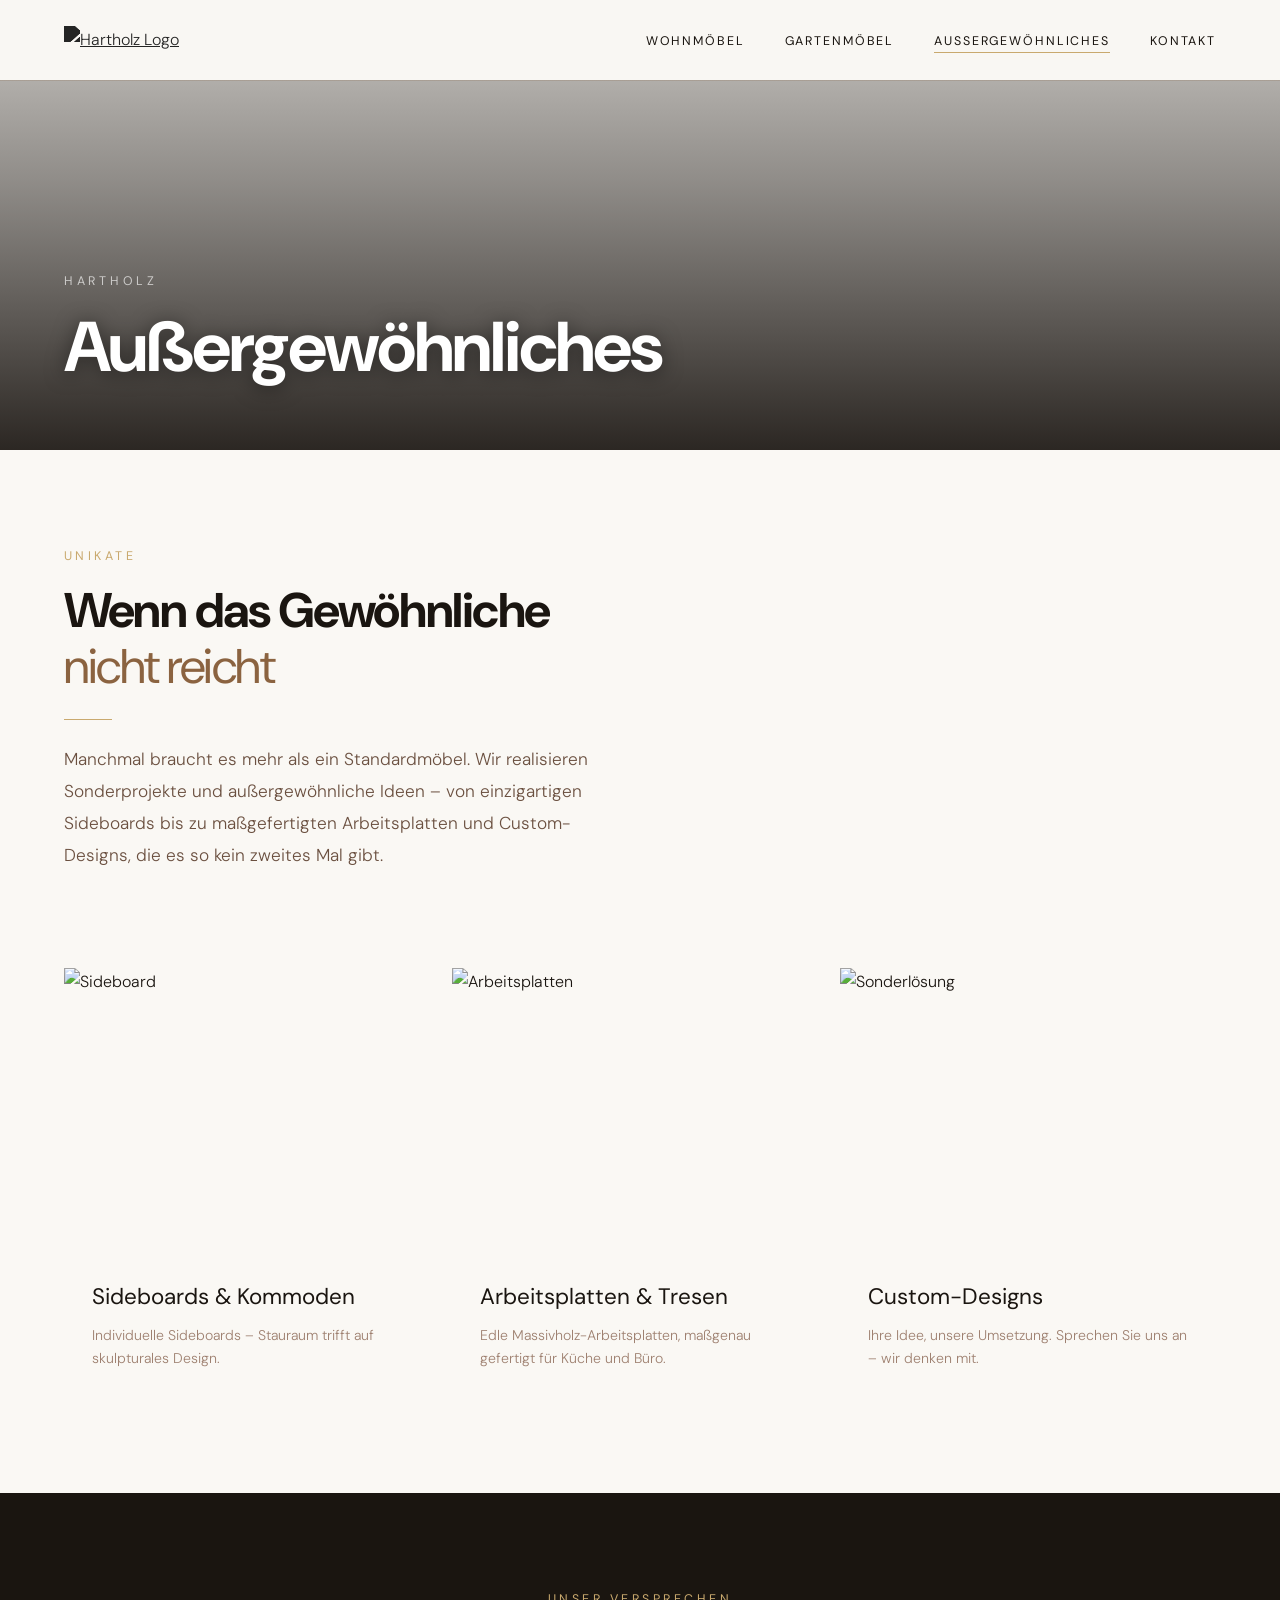
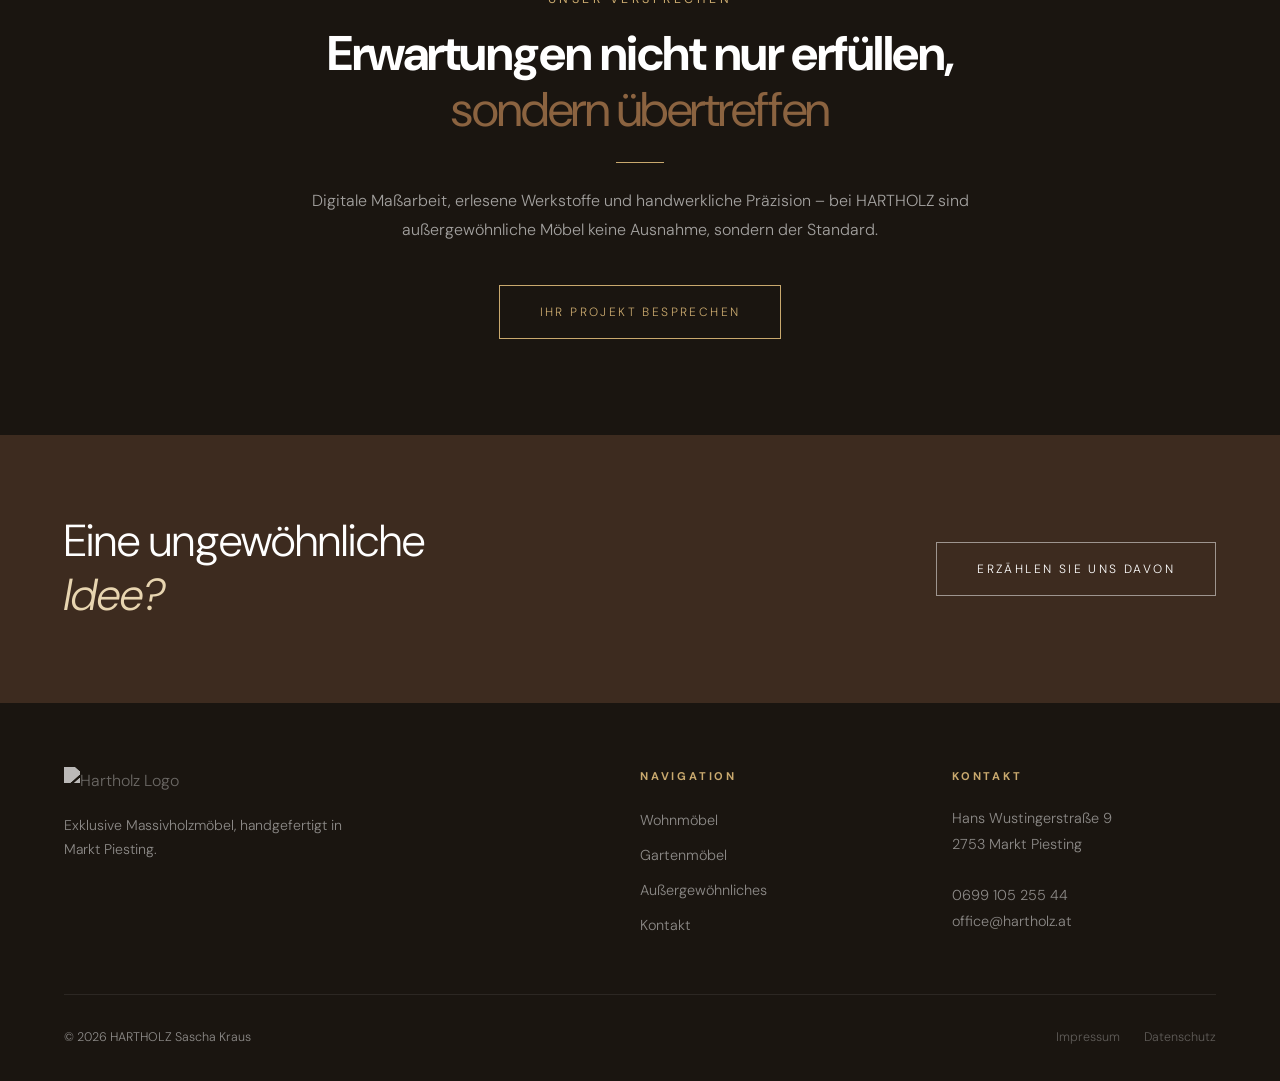
==== aussergewoehnliches.html @ 5db15b46 "Add files via upload" ====
<!DOCTYPE html>
<html lang="de">
<head>
  <meta charset="UTF-8">
  <meta name="viewport" content="width=device-width, initial-scale=1.0">
  <title>Außergewöhnliches – Hartholz Tischlerei</title>
  <meta name="description" content="Außergewöhnliche Möbelstücke und Sonderlösungen aus Massivholz – einzigartig und nach Maß.">
  <link rel="stylesheet" href="style.css">
</head>
<body class="nav-always-white">

<nav>
  <a href="index.html">
    <img src="https://hartholz.at/storage/Logo-Hartholz.png" alt="Hartholz Logo" class="nav-logo">
  </a>
  <ul class="nav-links">
    <li><a href="wohnmoebel.html">Wohnmöbel</a></li>
    <li><a href="gartenmoebel.html">Gartenmöbel</a></li>
    <li><a href="aussergewoehnliches.html">Außergewöhnliches</a></li>
    <li><a href="kontakt.html">Kontakt</a></li>
  </ul>
  <button class="hamburger" aria-label="Menü öffnen">
    <span></span><span></span><span></span>
  </button>
</nav>

<div class="mobile-menu">
  <a href="wohnmoebel.html">Wohnmöbel</a>
  <a href="gartenmoebel.html">Gartenmöbel</a>
  <a href="aussergewoehnliches.html">Außergewöhnliches</a>
  <a href="kontakt.html">Kontakt</a>
</div>

<header class="page-header">
  <div class="page-header-bg" style="background-image: url('https://hartholz.at/storage/Wohnmoebel-7.jpg');"></div>
  <div class="page-header-overlay"></div>
  <div class="page-header-content">
    <p class="section-label">Hartholz</p>
    <h1>Außergewöhnliches</h1>
  </div>
</header>

<section>
  <div class="reveal">
    <p class="section-label">Unikate</p>
    <h2 class="section-title">Wenn das Gewöhnliche<br><em>nicht reicht</em></h2>
    <div class="divider"></div>
    <p class="section-body">
      Manchmal braucht es mehr als ein Standardmöbel. Wir realisieren Sonderprojekte 
      und außergewöhnliche Ideen – von einzigartigen Sideboards bis zu maßgefertigten 
      Arbeitsplatten und Custom-Designs, die es so kein zweites Mal gibt.
    </p>
  </div>
</section>

<section style="padding-top: 0;">
  <div class="product-grid">

    <a class="product-card reveal" href="kontakt.html">
      <div class="product-card-img">
        <img src="https://hartholz.at/storage/Wohnmoebel-7.jpg" alt="Sideboard" loading="lazy">
      </div>
      <div class="product-card-body">
        <h3>Sideboards & Kommoden</h3>
        <p>Individuelle Sideboards – Stauraum trifft auf skulpturales Design.</p>
      </div>
    </a>

    <a class="product-card reveal" href="kontakt.html">
      <div class="product-card-img">
        <img src="https://hartholz.at/storage/Kueche-Dunkel-2.jpg" alt="Arbeitsplatten" loading="lazy">
      </div>
      <div class="product-card-body">
        <h3>Arbeitsplatten & Tresen</h3>
        <p>Edle Massivholz-Arbeitsplatten, maßgenau gefertigt für Küche und Büro.</p>
      </div>
    </a>

    <a class="product-card reveal" href="kontakt.html">
      <div class="product-card-img">
        <img src="https://hartholz.at/storage/Wohnmoebel-11.jpg" alt="Sonderlösung" loading="lazy">
      </div>
      <div class="product-card-body">
        <h3>Custom-Designs</h3>
        <p>Ihre Idee, unsere Umsetzung. Sprechen Sie uns an – wir denken mit.</p>
      </div>
    </a>

  </div>
</section>

<!-- HIGHLIGHT -->
<section style="background: var(--dark); color: #fff;">
  <div style="max-width: 700px; margin: 0 auto; text-align: center;" class="reveal">
    <p class="section-label" style="color: var(--gold);">Unser Versprechen</p>
    <h2 class="section-title" style="color: #fff;">Erwartungen nicht nur erfüllen,<br><em>sondern übertreffen</em></h2>
    <div class="divider" style="margin: 1.5rem auto;"></div>
    <p style="color: rgba(255,255,255,0.6); margin-bottom: 2.5rem; font-size: 1rem; line-height: 1.8;">
      Digitale Maßarbeit, erlesene Werkstoffe und handwerkliche Präzision – 
      bei HARTHOLZ sind außergewöhnliche Möbel keine Ausnahme, sondern der Standard.
    </p>
    <a href="kontakt.html" class="btn btn-gold">Ihr Projekt besprechen</a>
  </div>
</section>

<div class="cta-strip">
  <h2>Eine ungewöhnliche<br><em>Idee?</em></h2>
  <a href="kontakt.html" class="btn btn-light">Erzählen Sie uns davon</a>
</div>

<footer>
  <div class="footer-grid">
    <div class="footer-brand">
      <img src="https://hartholz.at/storage/Logo-Hartholz.png" alt="Hartholz Logo">
      <p>Exklusive Massivholzmöbel, handgefertigt in Markt Piesting.</p>
    </div>
    <div class="footer-col">
      <h4>Navigation</h4>
      <ul>
        <li><a href="wohnmoebel.html">Wohnmöbel</a></li>
        <li><a href="gartenmoebel.html">Gartenmöbel</a></li>
        <li><a href="aussergewoehnliches.html">Außergewöhnliches</a></li>
        <li><a href="kontakt.html">Kontakt</a></li>
      </ul>
    </div>
    <div class="footer-col">
      <h4>Kontakt</h4>
      <address>
        Hans Wustingerstraße 9<br>
        2753 Markt Piesting<br><br>
        <a href="tel:+4369910525544">0699 105 255 44</a><br>
        <a href="mailto:office@hartholz.at">office@hartholz.at</a>
      </address>
    </div>
  </div>
  <div class="footer-bottom">
    <span>© 2026 HARTHOLZ Sascha Kraus</span>
    <div style="display:flex; gap: 1.5rem;">
      <a href="impressum.html">Impressum</a>
      <a href="datenschutz.html">Datenschutz</a>
    </div>
  </div>
</footer>

<script src="main.js"></script>
</body>
</html>
---- style.css ----
@import url('https://fonts.googleapis.com/css2?family=DM+Sans:wght@300;400;500;600;700&display=swap');

:root {
  --cream: #F5F0E8;
  --warm-white: #FAF8F4;
  --dark: #1A1510;
  --brown: #3D2B1F;
  --wood: #8B6340;
  --gold: #C9A96E;
  --light-gold: #E8D5B0;
  --mid: #6B5040;
  --text-light: #9E8070;
  --border: rgba(139, 99, 64, 0.2);
  --nav-h: 80px;
}

*, *::before, *::after { box-sizing: border-box; margin: 0; padding: 0; }

html { scroll-behavior: smooth; }

body {
  font-family: 'DM Sans', sans-serif;
  background: var(--warm-white);
  color: var(--dark);
  font-weight: 300;
  line-height: 1.7;
  overflow-x: hidden;
}

/* ─── NAVIGATION ─── */
nav {
  position: fixed;
  top: 0; left: 0; right: 0;
  z-index: 100;
  height: var(--nav-h);
  display: flex;
  align-items: center;
  justify-content: space-between;
  padding: 0 5vw;
  transition: background 0.4s, box-shadow 0.4s;
}

nav.scrolled {
  background: rgba(250, 248, 244, 0.98);
  backdrop-filter: blur(12px);
  box-shadow: 0 1px 0 var(--border);
}

/* On non-hero pages, always show white nav */
body.nav-always-white nav {
  background: rgba(250, 248, 244, 0.98);
  backdrop-filter: blur(12px);
  box-shadow: 0 1px 0 var(--border);
}

body.nav-always-white nav .nav-links a { color: var(--dark); }
body.nav-always-white nav .nav-links a.active { color: var(--dark); }
body.nav-always-white .nav-logo { filter: brightness(0) !important; opacity: 0.85 !important; }


.nav-links {
  display: flex;
  gap: 2.5rem;
  list-style: none;
}

.nav-links a {
  text-decoration: none;
  color: rgba(255,255,255,0.9);
  font-family: 'DM Sans', sans-serif;
  font-weight: 400;
  font-size: 0.78rem;
  letter-spacing: 0.15em;
  text-transform: uppercase;
  position: relative;
  padding-bottom: 4px;
  transition: color 0.3s;
}

nav.scrolled .nav-links a { color: var(--dark); }
nav.scrolled .nav-links a.active { color: var(--dark); }
nav.scrolled .nav-logo { filter: brightness(0); opacity: 0.85; }

.nav-logo {
  height: 44px;
  width: auto;
  filter: brightness(0) invert(1);
  opacity: 0.9;
  transition: filter 0.3s, opacity 0.3s;
}

.nav-links a::after {
  content: '';
  position: absolute;
  bottom: 0; left: 0;
  width: 0; height: 1px;
  background: var(--gold);
  transition: width 0.3s ease;
}

.nav-links a:hover::after,
.nav-links a.active::after { width: 100%; }

/* Active always stays white (over hero images) */
.nav-links a.active { color: rgba(255,255,255,0.95); }
nav.scrolled .nav-links a.active { color: var(--dark); }

/* Mobile menu */
.hamburger {
  display: none;
  flex-direction: column;
  gap: 5px;
  cursor: pointer;
  padding: 8px;
  background: none;
  border: none;
}

.hamburger span {
  display: block;
  width: 24px; height: 1.5px;
  background: var(--dark);
  transition: all 0.3s;
}

.mobile-menu {
  display: none;
  position: fixed;
  inset: 0;
  background: var(--warm-white);
  z-index: 99;
  flex-direction: column;
  align-items: center;
  justify-content: center;
  gap: 2.5rem;
}

.mobile-menu.open { display: flex; }

.mobile-menu a {
  font-family: 'DM Sans', sans-serif;
  font-size: 2.5rem;
  font-weight: 300;
  color: var(--dark);
  text-decoration: none;
  letter-spacing: 0.05em;
  transition: color 0.2s;
}

.mobile-menu a:hover { color: var(--gold); }

/* ─── HERO ─── */
.hero {
  position: relative;
  height: 100svh;
  min-height: 600px;
  display: flex;
  align-items: flex-end;
  overflow: hidden;
}

.hero-bg {
  position: absolute;
  inset: 0;
  background-image: url('https://hartholz.at/storage/Hartholz-Sascha-Kraus.jpg');
  background-size: cover;
  background-position: center 30%;
  transform: scale(1.05);
  animation: heroZoom 12s ease forwards;
}

@keyframes heroZoom {
  to { transform: scale(1); }
}

.hero-overlay {
  position: absolute;
  inset: 0;
  background: linear-gradient(
    to top,
    rgba(15, 9, 4, 0.82) 0%,
    rgba(15, 9, 4, 0.35) 55%,
    rgba(15, 9, 4, 0.1) 100%
  );
}

.hero-content {
  position: relative;
  z-index: 2;
  padding: 0 5vw 8vh;
  max-width: 800px;
  animation: fadeUp 1s 0.4s both;
}

@keyframes fadeUp {
  from { opacity: 0; transform: translateY(30px); }
  to   { opacity: 1; transform: translateY(0); }
}

.hero-eyebrow {
  font-family: 'DM Sans', sans-serif;
  font-size: 0.72rem;
  letter-spacing: 0.3em;
  text-transform: uppercase;
  color: var(--gold);
  margin-bottom: 1rem;
}

.hero h1 {
  font-family: 'DM Sans', sans-serif;
  font-size: clamp(2.8rem, 6.5vw, 5.5rem);
  font-weight: 500;
  color: #fff;
  line-height: 1.1;
  margin-bottom: 1.5rem;
  letter-spacing: -0.02em;
  text-shadow: 0 2px 20px rgba(0,0,0,0.3);
}

.hero h1 em {
  font-style: normal;
  color: var(--light-gold);
  font-weight: 300;
}

.hero-sub {
  font-size: 1rem;
  color: rgba(255,255,255,0.75);
  max-width: 480px;
  margin-bottom: 2.5rem;
  font-weight: 300;
}

.btn {
  display: inline-block;
  text-decoration: none;
  font-family: 'DM Sans', sans-serif;
  font-size: 0.75rem;
  letter-spacing: 0.2em;
  text-transform: uppercase;
  padding: 1rem 2.5rem;
  border: 1px solid;
  transition: all 0.3s;
  cursor: pointer;
}

.btn-light {
  color: #fff;
  border-color: rgba(255,255,255,0.5);
}

.btn-light:hover {
  background: #fff;
  color: var(--dark);
  border-color: #fff;
}

.btn-dark {
  color: var(--dark);
  border-color: var(--dark);
  background: transparent;
}

.btn-dark:hover {
  background: var(--dark);
  color: #fff;
}

.btn-gold {
  color: var(--gold);
  border-color: var(--gold);
  background: transparent;
}

.btn-gold:hover {
  background: var(--gold);
  color: #fff;
}

/* ─── SECTIONS ─── */
section { padding: 6rem 5vw; }

.section-label {
  font-size: 0.78rem;
  letter-spacing: 0.28em;
  text-transform: uppercase;
  color: var(--gold);
  margin-bottom: 1rem;
  font-weight: 400;
}

.section-title {
  font-family: 'DM Sans', sans-serif;
  font-size: clamp(2rem, 3.8vw, 3.2rem);
  font-weight: 700;
  line-height: 1.15;
  color: var(--dark);
  margin-bottom: 1.5rem;
  letter-spacing: -0.03em;
}

.section-title em {
  font-style: normal;
  color: var(--wood);
  font-weight: 400;
}

.section-body {
  font-size: 1.08rem;
  color: var(--mid);
  max-width: 560px;
  line-height: 1.85;
}

/* ─── DIVIDER ─── */
.divider {
  width: 48px;
  height: 1px;
  background: var(--gold);
  margin: 1.5rem 0;
}

/* ─── FEATURES GRID ─── */
.features {
  background: var(--cream);
}

.features-grid {
  display: grid;
  grid-template-columns: repeat(auto-fit, minmax(220px, 1fr));
  gap: 0;
  margin-top: 4rem;
  border-top: 1px solid var(--border);
  border-left: 1px solid var(--border);
}

.feature-item {
  padding: 2.5rem 2rem;
  border-right: 1px solid var(--border);
  border-bottom: 1px solid var(--border);
  transition: background 0.3s;
}

.feature-item:hover { background: rgba(201, 169, 110, 0.08); }

.feature-icon {
  width: 32px;
  height: 32px;
  margin-bottom: 1.25rem;
}

.feature-item h3 {
  font-family: 'DM Sans', sans-serif;
  font-size: 1.25rem;
  font-weight: 400;
  margin-bottom: 0.75rem;
  color: var(--dark);
}

.feature-item p {
  font-size: 0.88rem;
  color: var(--text-light);
  line-height: 1.7;
}

/* ─── GALLERY GRID ─── */
.gallery-section { background: var(--dark); }

.gallery-section .section-title,
.gallery-section .section-label { color: var(--cream); }

.gallery-section .section-title em { color: var(--gold); }

.gallery-tabs {
  display: flex;
  gap: 0;
  margin: 3rem 0 2rem;
  border-bottom: 1px solid rgba(255,255,255,0.1);
}

.gallery-tab {
  background: none;
  border: none;
  color: rgba(255,255,255,0.4);
  font-family: 'DM Sans', sans-serif;
  font-size: 0.75rem;
  letter-spacing: 0.2em;
  text-transform: uppercase;
  padding: 0.75rem 1.5rem;
  cursor: pointer;
  border-bottom: 1px solid transparent;
  margin-bottom: -1px;
  transition: all 0.3s;
}

.gallery-tab.active,
.gallery-tab:hover {
  color: var(--gold);
  border-bottom-color: var(--gold);
}

.gallery-grid {
  display: grid;
  grid-template-columns: repeat(3, 1fr);
  gap: 2px;
}

.gallery-item {
  position: relative;
  aspect-ratio: 4/3;
  overflow: hidden;
  cursor: pointer;
}

.gallery-item:first-child {
  grid-row: span 2;
  aspect-ratio: unset;
}

.gallery-item img {
  width: 100%; height: 100%;
  object-fit: cover;
  transition: transform 0.6s ease;
}

.gallery-item:hover img { transform: scale(1.05); }

.gallery-item-label {
  position: absolute;
  bottom: 0; left: 0; right: 0;
  padding: 1.5rem 1rem 1rem;
  background: linear-gradient(to top, rgba(0,0,0,0.6), transparent);
  color: #fff;
  font-size: 0.78rem;
  letter-spacing: 0.1em;
  text-transform: uppercase;
  opacity: 0;
  transition: opacity 0.3s;
}

.gallery-item:hover .gallery-item-label { opacity: 1; }

/* ─── SPLIT SECTION ─── */
.split {
  display: grid;
  grid-template-columns: 1fr 1fr;
  gap: 0;
  align-items: stretch;
}

.split-img {
  position: relative;
  min-height: 500px;
  overflow: hidden;
}

.split-img img {
  position: absolute;
  inset: 0;
  width: 100%; height: 100%;
  object-fit: cover;
}

.split-content {
  padding: 5rem 4vw;
  display: flex;
  flex-direction: column;
  justify-content: center;
}

.split-content .section-body { margin-bottom: 2rem; }

/* ─── CTA STRIP ─── */
.cta-strip {
  background: var(--brown);
  padding: 5rem 5vw;
  display: flex;
  align-items: center;
  justify-content: space-between;
  gap: 2rem;
  flex-wrap: wrap;
}

.cta-strip h2 {
  font-family: 'DM Sans', sans-serif;
  font-size: clamp(1.8rem, 3.5vw, 3rem);
  font-weight: 300;
  color: #fff;
  line-height: 1.2;
}

.cta-strip h2 em {
  font-style: italic;
  color: var(--light-gold);
}

/* ─── FOOTER ─── */
footer {
  background: var(--dark);
  padding: 4rem 5vw 2rem;
  color: rgba(255,255,255,0.5);
}

.footer-grid {
  display: grid;
  grid-template-columns: 2fr 1fr 1fr;
  gap: 3rem;
  margin-bottom: 3rem;
}

.footer-brand img {
  height: 36px;
  filter: brightness(0) invert(1);
  opacity: 0.7;
  margin-bottom: 1.25rem;
}

.footer-brand p {
  font-size: 0.88rem;
  line-height: 1.7;
  max-width: 280px;
}

.footer-col h4 {
  font-family: 'DM Sans', sans-serif;
  font-size: 0.7rem;
  letter-spacing: 0.25em;
  text-transform: uppercase;
  color: var(--gold);
  margin-bottom: 1.25rem;
}

.footer-col ul { list-style: none; }

.footer-col ul li { margin-bottom: 0.5rem; }

.footer-col ul a {
  color: rgba(255,255,255,0.5);
  text-decoration: none;
  font-size: 0.9rem;
  transition: color 0.2s;
}

.footer-col ul a:hover { color: var(--gold); }

.footer-col address {
  font-style: normal;
  font-size: 0.9rem;
  line-height: 1.8;
}

.footer-col a {
  color: rgba(255,255,255,0.5);
  text-decoration: none;
  transition: color 0.2s;
}

.footer-col a:hover { color: var(--gold); }

.footer-bottom {
  border-top: 1px solid rgba(255,255,255,0.08);
  padding-top: 2rem;
  display: flex;
  align-items: center;
  justify-content: space-between;
  font-size: 0.78rem;
  flex-wrap: wrap;
  gap: 1rem;
}

.footer-bottom a {
  color: rgba(255,255,255,0.3);
  text-decoration: none;
  transition: color 0.2s;
}

.footer-bottom a:hover { color: var(--gold); }

/* ─── PAGE HEADER ─── */
.page-header {
  height: 50vh;
  min-height: 360px;
  position: relative;
  display: flex;
  align-items: flex-end;
  overflow: hidden;
}

.page-header-bg {
  position: absolute;
  inset: 0;
  background-size: cover;
  background-position: center;
}

.page-header-overlay {
  position: absolute;
  inset: 0;
  background: linear-gradient(to top, rgba(15,10,6,0.88) 0%, rgba(15,10,6,0.45) 60%, rgba(15,10,6,0.2) 100%);
}

.page-header-content {
  position: relative;
  z-index: 2;
  padding: 0 5vw 4rem;
  animation: fadeUp 0.8s both;
}

.page-header-content .section-label { color: rgba(255,255,255,0.65); letter-spacing: 0.3em; }

.page-header-content h1 {
  font-family: 'DM Sans', sans-serif;
  font-size: clamp(2.7rem, 5.5vw, 4.4rem);
  font-weight: 700;
  color: #fff;
  line-height: 1.1;
  letter-spacing: -0.03em;
  text-shadow: 0 2px 20px rgba(0,0,0,0.5);
}

/* ─── PRODUCT GRID ─── */
.product-grid {
  display: grid;
  grid-template-columns: repeat(auto-fill, minmax(340px, 1fr));
  gap: 12px;
  background: transparent;
}

.product-card {
  background: var(--warm-white);
  overflow: hidden;
  text-decoration: none;
  color: inherit;
  display: block;
}

.product-card-img {
  aspect-ratio: 4/3;
  overflow: hidden;
}

.product-card-img img {
  width: 100%; height: 100%;
  object-fit: cover;
  transition: transform 0.6s ease;
}

.product-card:hover .product-card-img img { transform: scale(1.04); }

.product-card-body {
  padding: 1.75rem;
}

.product-card-body h3 {
  font-family: 'DM Sans', sans-serif;
  font-size: 1.4rem;
  font-weight: 400;
  margin-bottom: 0.5rem;
}

.product-card-body p {
  font-size: 0.88rem;
  color: var(--text-light);
  line-height: 1.6;
}

/* ─── CONTACT ─── */
.contact-grid {
  display: grid;
  grid-template-columns: 1fr 1.4fr;
  gap: 6rem;
  align-items: start;
}

.contact-info h2 {
  font-family: 'DM Sans', sans-serif;
  font-size: 2.2rem;
  font-weight: 300;
  margin-bottom: 1.5rem;
}

.contact-detail {
  margin-bottom: 1.5rem;
}

.contact-detail-label {
  font-size: 0.7rem;
  letter-spacing: 0.25em;
  text-transform: uppercase;
  color: var(--gold);
  margin-bottom: 0.3rem;
}

.contact-detail a,
.contact-detail p {
  color: var(--dark);
  text-decoration: none;
  font-size: 0.95rem;
  line-height: 1.6;
}

.contact-detail a:hover { color: var(--wood); }

/* Form */
.form-group {
  margin-bottom: 1.5rem;
}

.form-group label {
  display: block;
  font-size: 0.72rem;
  letter-spacing: 0.2em;
  text-transform: uppercase;
  color: var(--text-light);
  margin-bottom: 0.5rem;
}

.form-group input,
.form-group textarea,
.form-group select {
  width: 100%;
  background: var(--cream);
  border: 1px solid var(--border);
  border-radius: 0;
  padding: 0.9rem 1rem;
  font-family: 'DM Sans', sans-serif;
  font-size: 0.95rem;
  font-weight: 300;
  color: var(--dark);
  outline: none;
  transition: border-color 0.2s;
  -webkit-appearance: none;
}

.form-group input:focus,
.form-group textarea:focus,
.form-group select:focus {
  border-color: var(--gold);
}

.form-group textarea {
  min-height: 150px;
  resize: vertical;
}

/* ─── SCROLL REVEAL ─── */
.reveal {
  opacity: 0;
  transform: translateY(24px);
  transition: opacity 0.7s ease, transform 0.7s ease;
}

.reveal.visible {
  opacity: 1;
  transform: none;
}

/* ─── RESPONSIVE ─── */
@media (max-width: 900px) {
  .nav-links { display: none; }
  .hamburger { display: flex; }

  .split { grid-template-columns: 1fr; }
  .split-img { min-height: 340px; }

  .gallery-grid { grid-template-columns: 1fr 1fr; }
  .gallery-item:first-child { grid-row: auto; }

  .footer-grid { grid-template-columns: 1fr 1fr; }

  .contact-grid { grid-template-columns: 1fr; gap: 3rem; }
}

@media (max-width: 600px) {
  section { padding: 4rem 5vw; }

  .gallery-grid { grid-template-columns: 1fr; }

  .footer-grid { grid-template-columns: 1fr; }

  .cta-strip { flex-direction: column; }

  .product-grid { grid-template-columns: 1fr; }

  .features-grid { grid-template-columns: 1fr; }
}
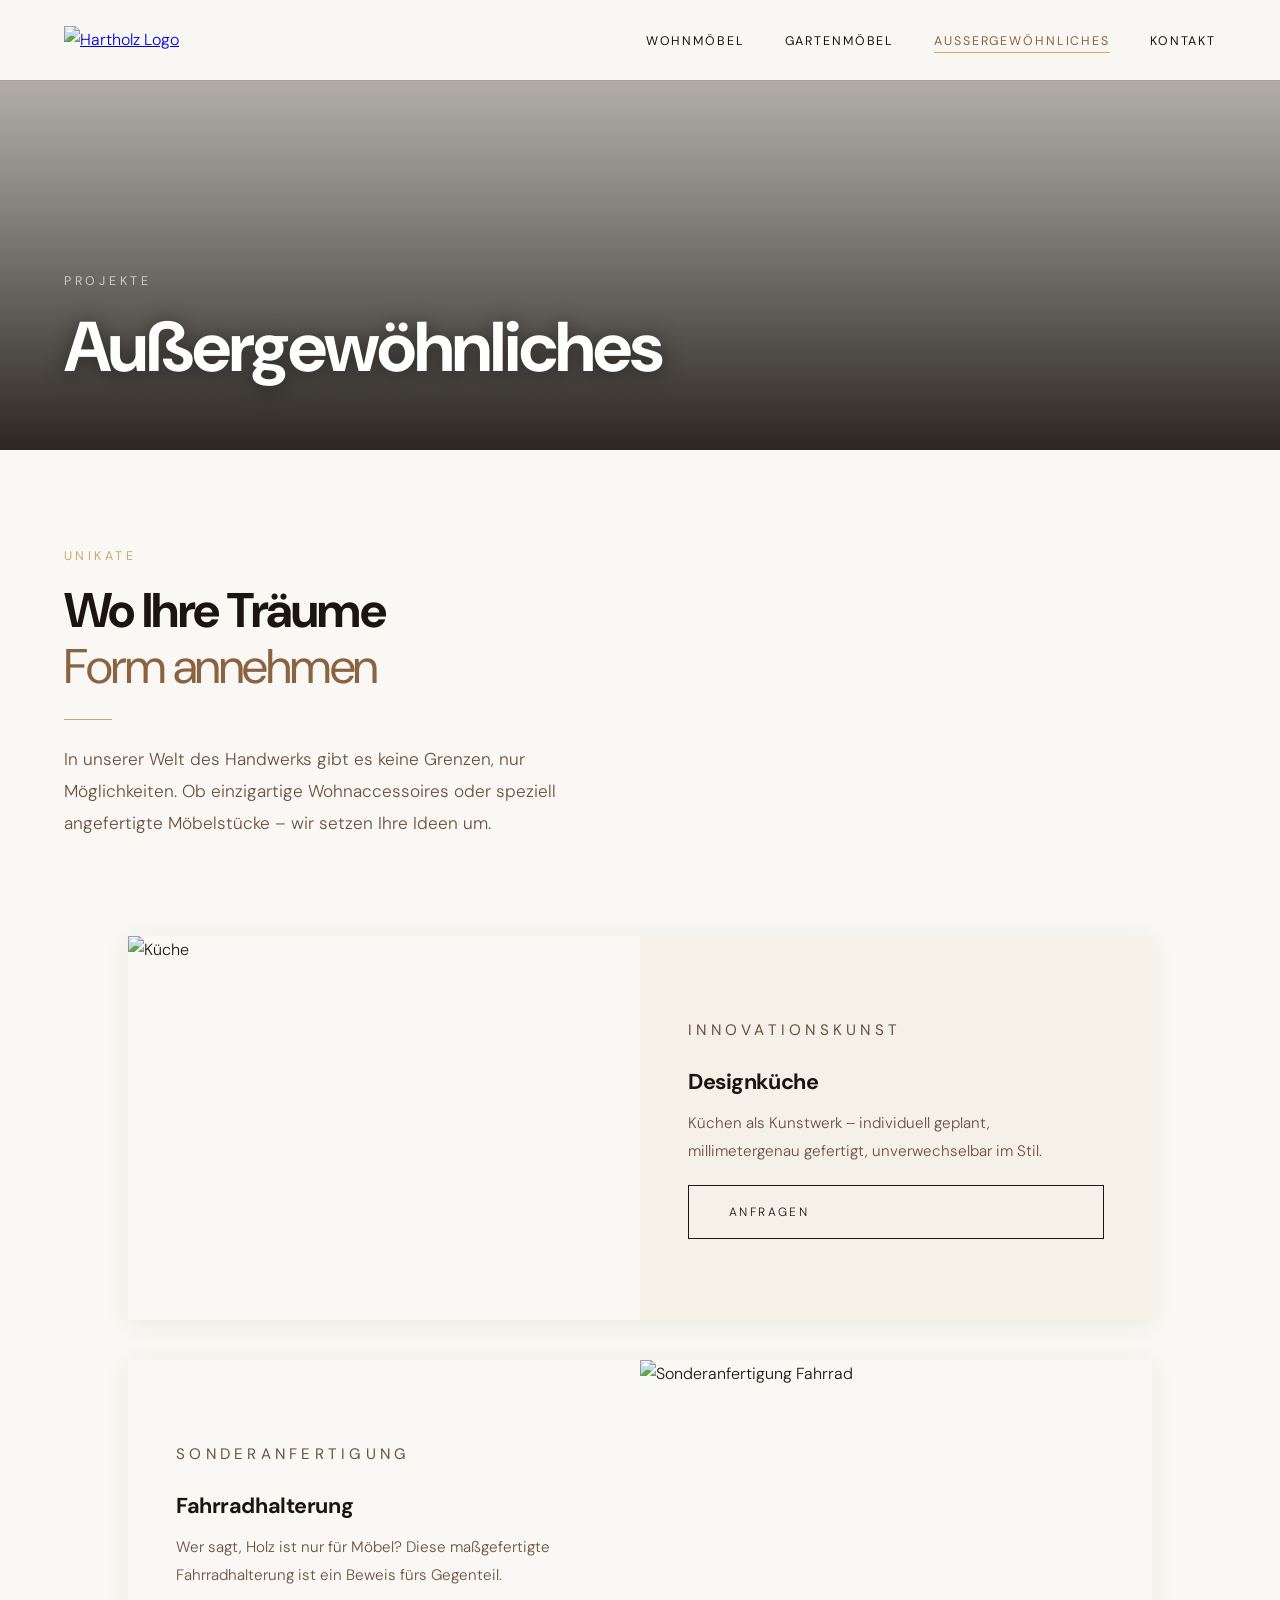
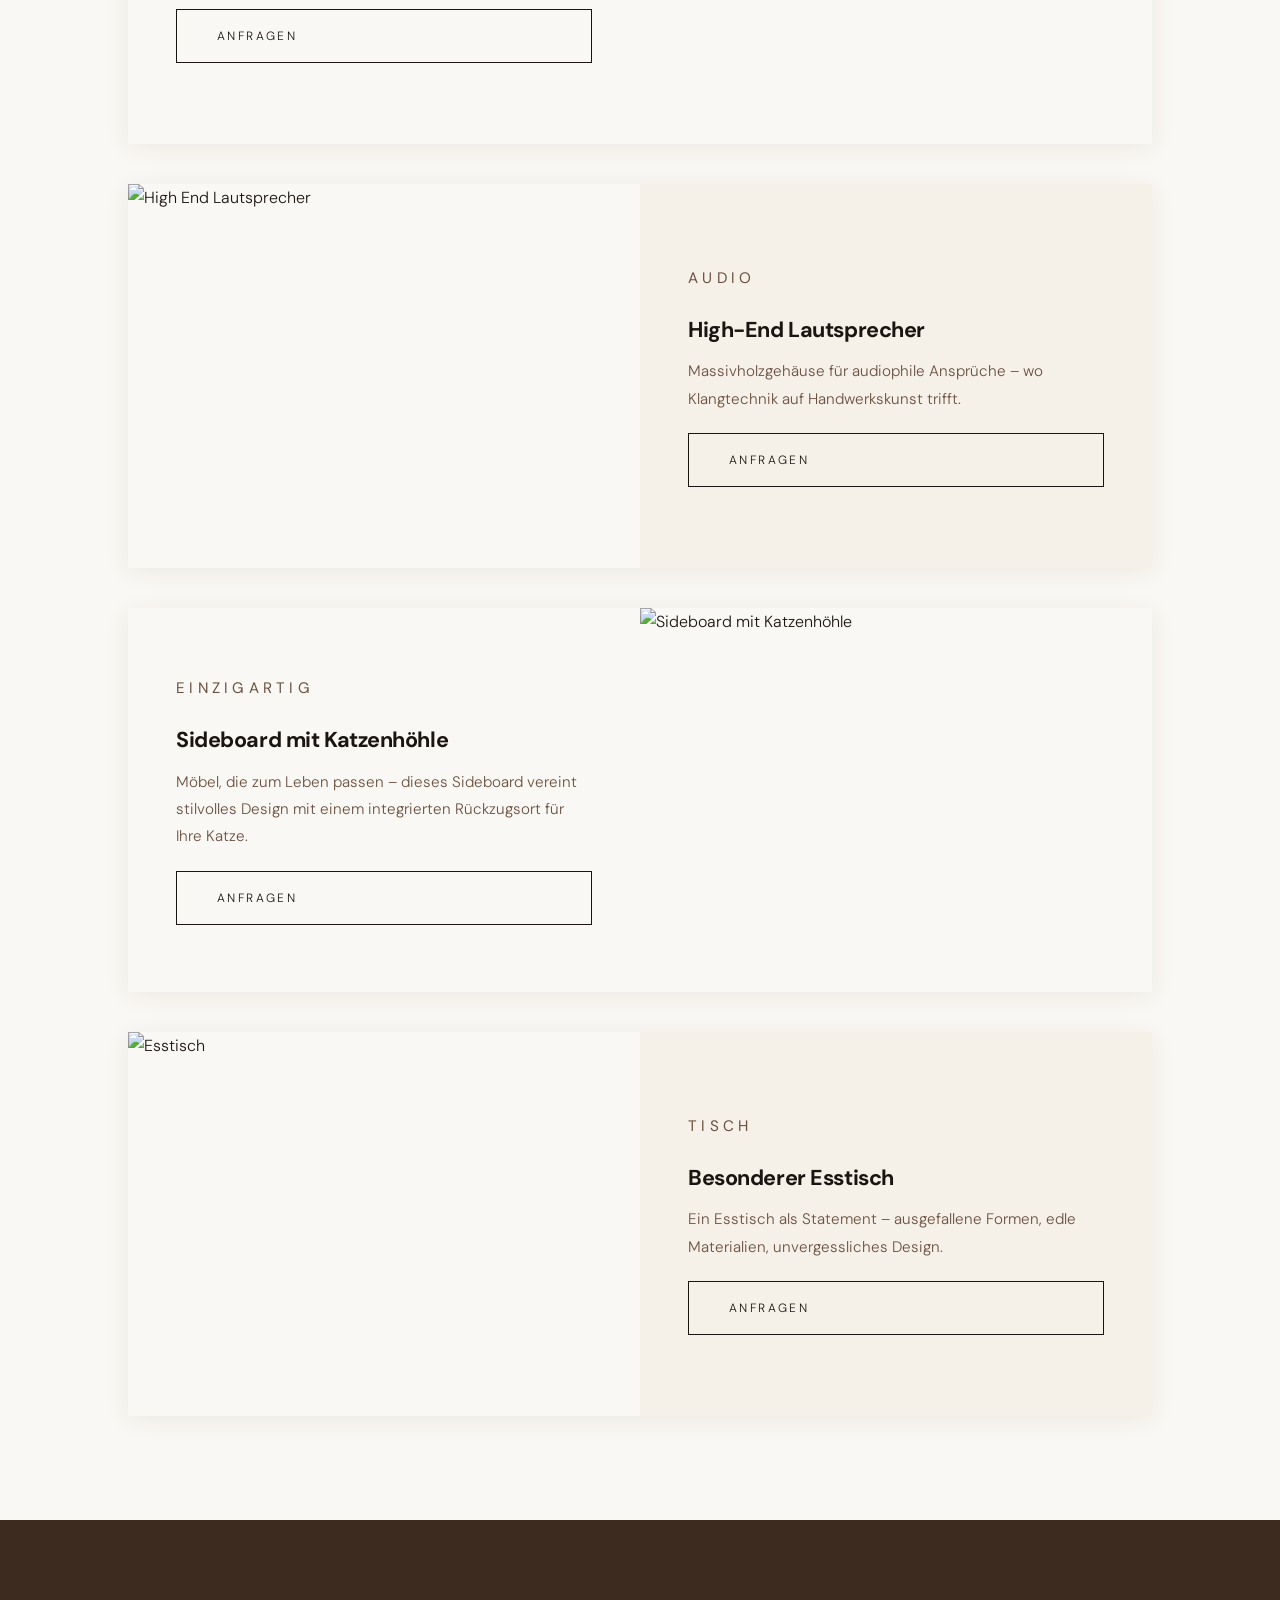
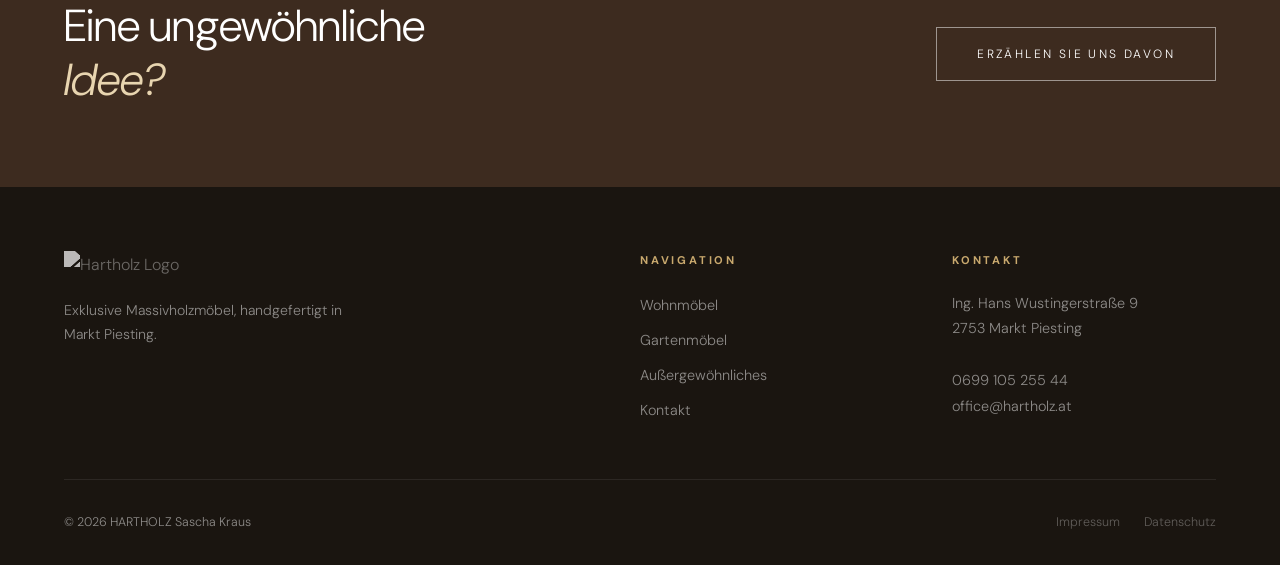
==== commit 9b5cf9d5: "Update aussergewoehnliches.html" ====
--- a/aussergewoehnliches.html
+++ b/aussergewoehnliches.html
@@ -3,9 +3,57 @@
 <head>
   <meta charset="UTF-8">
   <meta name="viewport" content="width=device-width, initial-scale=1.0">
-  <title>Außergewöhnliches – Hartholz Tischlerei</title>
-  <meta name="description" content="Außergewöhnliche Möbelstücke und Sonderlösungen aus Massivholz – einzigartig und nach Maß.">
+  <title>Außergewöhnliche Handwerkskunst | Individuelle Möbelgestaltung</title>
+  <meta name="description" content="Entdecken Sie unsere Welt außergewöhnlicher Handwerkskunst. Maßgefertigte Möbel, die Ihre einzigartigen Vorstellungen perfekt umsetzen.">
+  <meta name="robots" content="index, follow">
+  <link rel="canonical" href="https://hartholz.at/aussergewoehnliches.html">
+  <meta property="og:title" content="Außergewöhnliches | Hartholz Tischlerei">
+  <meta property="og:image" content="https://hartholz.at/storage/Kueche-Dunkel-6.jpg">
   <link rel="stylesheet" href="style.css">
+  <style>
+    .pair {
+      display: grid;
+      grid-template-columns: 1fr 1fr;
+      gap: 0;
+      margin: 0 10vw 2.5rem 10vw;
+      align-items: stretch;
+      box-shadow: 0 4px 24px rgba(61,43,31,0.07);
+    }
+    .pair-img { overflow: hidden; aspect-ratio: 4/3; }
+    .pair.rev .pair-img { order: 2; }
+    .pair.rev .pair-text { order: 1; }
+    .pair-img img {
+      width: 100%; height: 100%;
+      object-fit: cover;
+      display: block;
+      transition: transform 0.6s ease;
+    }
+    .pair:hover .pair-img img { transform: scale(1.04); }
+    .pair-text {
+      padding: 2.5rem 3rem;
+      background: var(--cream);
+      display: flex;
+      flex-direction: column;
+      justify-content: center;
+    }
+    .pair.rev .pair-text { background: var(--warm-white); }
+    .pair-text h3 {
+      font-family: 'DM Sans', sans-serif;
+      font-size: 1.35rem;
+      font-weight: 700;
+      letter-spacing: -0.02em;
+      color: var(--dark);
+      margin-bottom: 0.6rem;
+    }
+    .pair-text p { font-size: 0.95rem; color: var(--mid); line-height: 1.8; margin-bottom: 1.25rem; }
+    .pairs-section { padding: 0 0 4rem; }
+    @media (max-width: 900px) {
+      .pair { grid-template-columns: 1fr; margin: 0 5vw 1.5rem; }
+      .pair.rev .pair-img { order: 0; }
+      .pair.rev .pair-text { order: 0; }
+      .pair-text { padding: 1.75rem; }
+    }
+  </style>
 </head>
 <body class="nav-always-white">
 
@@ -19,11 +67,8 @@
     <li><a href="aussergewoehnliches.html">Außergewöhnliches</a></li>
     <li><a href="kontakt.html">Kontakt</a></li>
   </ul>
-  <button class="hamburger" aria-label="Menü öffnen">
-    <span></span><span></span><span></span>
-  </button>
+  <button class="hamburger" aria-label="Menü öffnen"><span></span><span></span><span></span></button>
 </nav>
-
 <div class="mobile-menu">
   <a href="wohnmoebel.html">Wohnmöbel</a>
   <a href="gartenmoebel.html">Gartenmöbel</a>
@@ -32,10 +77,10 @@
 </div>
 
 <header class="page-header">
-  <div class="page-header-bg" style="background-image: url('https://hartholz.at/storage/Wohnmoebel-7.jpg');"></div>
+  <div class="page-header-bg" style="background-image: url('https://hartholz.at/storage/Kueche-Dunkel-6.jpg');"></div>
   <div class="page-header-overlay"></div>
   <div class="page-header-content">
-    <p class="section-label">Hartholz</p>
+    <p class="section-label">Projekte</p>
     <h1>Außergewöhnliches</h1>
   </div>
 </header>
@@ -43,65 +88,77 @@
 <section>
   <div class="reveal">
     <p class="section-label">Unikate</p>
-    <h2 class="section-title">Wenn das Gewöhnliche<br><em>nicht reicht</em></h2>
+    <h2 class="section-title">Wo Ihre Träume<br><em>Form annehmen</em></h2>
     <div class="divider"></div>
     <p class="section-body">
-      Manchmal braucht es mehr als ein Standardmöbel. Wir realisieren Sonderprojekte 
-      und außergewöhnliche Ideen – von einzigartigen Sideboards bis zu maßgefertigten 
-      Arbeitsplatten und Custom-Designs, die es so kein zweites Mal gibt.
+      In unserer Welt des Handwerks gibt es keine Grenzen, nur Möglichkeiten. Ob einzigartige Wohnaccessoires oder speziell angefertigte Möbelstücke – wir setzen Ihre Ideen um.
     </p>
   </div>
 </section>
 
-<section style="padding-top: 0;">
-  <div class="product-grid">
-
-    <a class="product-card reveal" href="kontakt.html">
-      <div class="product-card-img">
-        <img src="https://hartholz.at/storage/Wohnmoebel-7.jpg" alt="Sideboard" loading="lazy">
-      </div>
-      <div class="product-card-body">
-        <h3>Sideboards & Kommoden</h3>
-        <p>Individuelle Sideboards – Stauraum trifft auf skulpturales Design.</p>
-      </div>
-    </a>
-
-    <a class="product-card reveal" href="kontakt.html">
-      <div class="product-card-img">
-        <img src="https://hartholz.at/storage/Kueche-Dunkel-2.jpg" alt="Arbeitsplatten" loading="lazy">
-      </div>
-      <div class="product-card-body">
-        <h3>Arbeitsplatten & Tresen</h3>
-        <p>Edle Massivholz-Arbeitsplatten, maßgenau gefertigt für Küche und Büro.</p>
-      </div>
-    </a>
-
-    <a class="product-card reveal" href="kontakt.html">
-      <div class="product-card-img">
-        <img src="https://hartholz.at/storage/Wohnmoebel-11.jpg" alt="Sonderlösung" loading="lazy">
-      </div>
-      <div class="product-card-body">
-        <h3>Custom-Designs</h3>
-        <p>Ihre Idee, unsere Umsetzung. Sprechen Sie uns an – wir denken mit.</p>
-      </div>
-    </a>
-
-  </div>
-</section>
-
-<!-- HIGHLIGHT -->
-<section style="background: var(--dark); color: #fff;">
-  <div style="max-width: 700px; margin: 0 auto; text-align: center;" class="reveal">
-    <p class="section-label" style="color: var(--gold);">Unser Versprechen</p>
-    <h2 class="section-title" style="color: #fff;">Erwartungen nicht nur erfüllen,<br><em>sondern übertreffen</em></h2>
-    <div class="divider" style="margin: 1.5rem auto;"></div>
-    <p style="color: rgba(255,255,255,0.6); margin-bottom: 2.5rem; font-size: 1rem; line-height: 1.8;">
-      Digitale Maßarbeit, erlesene Werkstoffe und handwerkliche Präzision – 
-      bei HARTHOLZ sind außergewöhnliche Möbel keine Ausnahme, sondern der Standard.
-    </p>
-    <a href="kontakt.html" class="btn btn-gold">Ihr Projekt besprechen</a>
-  </div>
-</section>
+<div class="pairs-section">
+
+  <div class="pair reveal">
+    <div class="pair-img">
+      <img src="https://hartholz.at/storage/Kueche-Dunkel-6.jpg" alt="Küche" loading="lazy">
+    </div>
+    <div class="pair-text">
+      <p class="section-label">Innovationskunst</p>
+      <h3>Designküche</h3>
+      <p>Küchen als Kunstwerk – individuell geplant, millimetergenau gefertigt, unverwechselbar im Stil.</p>
+      <a href="kontakt.html" class="btn btn-dark">Anfragen</a>
+    </div>
+  </div>
+
+  <div class="pair rev reveal">
+    <div class="pair-img">
+      <img src="https://hartholz.at/storage/Sonderanfertigung-Fahrrad.jpg" alt="Sonderanfertigung Fahrrad" loading="lazy">
+    </div>
+    <div class="pair-text">
+      <p class="section-label">Sonderanfertigung</p>
+      <h3>Fahrradhalterung</h3>
+      <p>Wer sagt, Holz ist nur für Möbel? Diese maßgefertigte Fahrradhalterung ist ein Beweis fürs Gegenteil.</p>
+      <a href="kontakt.html" class="btn btn-dark">Anfragen</a>
+    </div>
+  </div>
+
+  <div class="pair reveal">
+    <div class="pair-img">
+      <img src="https://hartholz.at/storage/High-End-Lautsprecher.jpg" alt="High End Lautsprecher" loading="lazy">
+    </div>
+    <div class="pair-text">
+      <p class="section-label">Audio</p>
+      <h3>High-End Lautsprecher</h3>
+      <p>Massivholzgehäuse für audiophile Ansprüche – wo Klangtechnik auf Handwerkskunst trifft.</p>
+      <a href="kontakt.html" class="btn btn-dark">Anfragen</a>
+    </div>
+  </div>
+
+  <div class="pair rev reveal">
+    <div class="pair-img">
+      <img src="https://hartholz.at/storage/Sidrboard-mit-Katzenhoehle.jpg" alt="Sideboard mit Katzenhöhle" loading="lazy">
+    </div>
+    <div class="pair-text">
+      <p class="section-label">Einzigartig</p>
+      <h3>Sideboard mit Katzenhöhle</h3>
+      <p>Möbel, die zum Leben passen – dieses Sideboard vereint stilvolles Design mit einem integrierten Rückzugsort für Ihre Katze.</p>
+      <a href="kontakt.html" class="btn btn-dark">Anfragen</a>
+    </div>
+  </div>
+
+  <div class="pair reveal">
+    <div class="pair-img">
+      <img src="https://hartholz.at/storage/Esstisch-2.jpg" alt="Esstisch" loading="lazy">
+    </div>
+    <div class="pair-text">
+      <p class="section-label">Tisch</p>
+      <h3>Besonderer Esstisch</h3>
+      <p>Ein Esstisch als Statement – ausgefallene Formen, edle Materialien, unvergessliches Design.</p>
+      <a href="kontakt.html" class="btn btn-dark">Anfragen</a>
+    </div>
+  </div>
+
+</div>
 
 <div class="cta-strip">
   <h2>Eine ungewöhnliche<br><em>Idee?</em></h2>
@@ -126,8 +183,7 @@
     <div class="footer-col">
       <h4>Kontakt</h4>
       <address>
-        Hans Wustingerstraße 9<br>
-        2753 Markt Piesting<br><br>
+        Ing. Hans Wustingerstraße 9<br>2753 Markt Piesting<br><br>
         <a href="tel:+4369910525544">0699 105 255 44</a><br>
         <a href="mailto:office@hartholz.at">office@hartholz.at</a>
       </address>
@@ -135,13 +191,12 @@
   </div>
   <div class="footer-bottom">
     <span>© 2026 HARTHOLZ Sascha Kraus</span>
-    <div style="display:flex; gap: 1.5rem;">
+    <div style="display:flex; gap:1.5rem;">
       <a href="impressum.html">Impressum</a>
       <a href="datenschutz.html">Datenschutz</a>
     </div>
   </div>
 </footer>
-
 <script src="main.js"></script>
 </body>
 </html>
--- a/style.css
+++ b/style.css
@@ -37,26 +37,39 @@
   align-items: center;
   justify-content: space-between;
   padding: 0 5vw;
-  transition: background 0.4s, box-shadow 0.4s;
-}
-
-nav.scrolled {
   background: rgba(250, 248, 244, 0.98);
   backdrop-filter: blur(12px);
+  -webkit-backdrop-filter: blur(12px);
   box-shadow: 0 1px 0 var(--border);
 }
 
-/* On non-hero pages, always show white nav */
-body.nav-always-white nav {
-  background: rgba(250, 248, 244, 0.98);
-  backdrop-filter: blur(12px);
-  box-shadow: 0 1px 0 var(--border);
+/* Black logo on homepage (default) */
+.nav-logo {
+  height: 44px;
+  width: auto;
+  filter: brightness(0);
+  opacity: 0.85;
+  transition: filter 0.3s, opacity 0.3s;
+}
+
+/* Colored logo on subpages */
+body.nav-always-white .nav-logo {
+  filter: none;
+  opacity: 1;
+}
+
+/* Nav links always dark */
+.nav-links a {
+  color: var(--dark);
 }
 
 body.nav-always-white nav .nav-links a { color: var(--dark); }
-body.nav-always-white nav .nav-links a.active { color: var(--dark); }
-body.nav-always-white .nav-logo { filter: brightness(0) !important; opacity: 0.85 !important; }
-
+body.nav-always-white nav .nav-links a.active { color: var(--wood); }
+
+/* Hamburger always dark */
+.hamburger span { background: var(--dark); }
+body.nav-always-white .hamburger span { background: var(--dark); }
+.hamburger.open span { background: var(--dark) !important; }
 
 .nav-links {
   display: flex;
@@ -66,7 +79,7 @@
 
 .nav-links a {
   text-decoration: none;
-  color: rgba(255,255,255,0.9);
+  color: var(--dark);
   font-family: 'DM Sans', sans-serif;
   font-weight: 400;
   font-size: 0.78rem;
@@ -77,17 +90,7 @@
   transition: color 0.3s;
 }
 
-nav.scrolled .nav-links a { color: var(--dark); }
-nav.scrolled .nav-links a.active { color: var(--dark); }
-nav.scrolled .nav-logo { filter: brightness(0); opacity: 0.85; }
-
-.nav-logo {
-  height: 44px;
-  width: auto;
-  filter: brightness(0) invert(1);
-  opacity: 0.9;
-  transition: filter 0.3s, opacity 0.3s;
-}
+.nav-links a.active { color: var(--wood); }
 
 .nav-links a::after {
   content: '';
@@ -101,53 +104,90 @@
 .nav-links a:hover::after,
 .nav-links a.active::after { width: 100%; }
 
-/* Active always stays white (over hero images) */
-.nav-links a.active { color: rgba(255,255,255,0.95); }
-nav.scrolled .nav-links a.active { color: var(--dark); }
-
 /* Mobile menu */
 .hamburger {
   display: none;
   flex-direction: column;
   gap: 5px;
   cursor: pointer;
-  padding: 8px;
+  padding: 10px;
   background: none;
   border: none;
+  z-index: 101;
 }
 
 .hamburger span {
   display: block;
   width: 24px; height: 1.5px;
   background: var(--dark);
-  transition: all 0.3s;
-}
-
+  transition: all 0.35s cubic-bezier(.22,1,.36,1);
+}
+
+/* Animate to X when open */
+.hamburger.open span:nth-child(1) { transform: translateY(6.5px) rotate(45deg); }
+.hamburger.open span:nth-child(2) { opacity: 0; transform: scaleX(0); }
+.hamburger.open span:nth-child(3) { transform: translateY(-6.5px) rotate(-45deg); }
+
+/* Elegant slide-down mobile menu */
 .mobile-menu {
-  display: none;
   position: fixed;
-  inset: 0;
-  background: var(--warm-white);
+  top: var(--nav-h);
+  left: 0; right: 0;
+  background: rgba(250, 248, 244, 0.98);
+  backdrop-filter: blur(16px);
+  -webkit-backdrop-filter: blur(16px);
   z-index: 99;
   flex-direction: column;
-  align-items: center;
-  justify-content: center;
-  gap: 2.5rem;
-}
-
-.mobile-menu.open { display: flex; }
+  box-shadow: 0 12px 40px rgba(26,21,16,0.1);
+  border-bottom: 1px solid var(--border);
+  /* Animate: slide down + fade */
+  max-height: 0;
+  overflow: hidden;
+  opacity: 0;
+  display: flex;
+  pointer-events: none;
+  transition: max-height 0.45s cubic-bezier(.22,1,.36,1),
+              opacity 0.35s ease;
+}
+
+.mobile-menu.open {
+  max-height: 400px;
+  opacity: 1;
+  pointer-events: auto;
+}
 
 .mobile-menu a {
-  font-family: 'DM Sans', sans-serif;
-  font-size: 2.5rem;
-  font-weight: 300;
+  display: block;
+  width: 100%;
+  text-align: left;
+  padding: 0.95rem 6vw;
+  font-family: 'DM Sans', sans-serif;
+  font-size: 0.92rem;
+  font-weight: 500;
   color: var(--dark);
   text-decoration: none;
-  letter-spacing: 0.05em;
-  transition: color 0.2s;
-}
-
-.mobile-menu a:hover { color: var(--gold); }
+  letter-spacing: 0.1em;
+  text-transform: uppercase;
+  border-bottom: 1px solid var(--border);
+  transition: color 0.2s, background 0.2s;
+  transform: translateY(-4px);
+  opacity: 0;
+  transition: color 0.2s, background 0.2s, opacity 0.3s ease, transform 0.3s ease;
+}
+
+.mobile-menu.open a {
+  opacity: 1;
+  transform: translateY(0);
+}
+
+/* Staggered link animation */
+.mobile-menu.open a:nth-child(1) { transition-delay: 0.05s; }
+.mobile-menu.open a:nth-child(2) { transition-delay: 0.10s; }
+.mobile-menu.open a:nth-child(3) { transition-delay: 0.15s; }
+.mobile-menu.open a:nth-child(4) { transition-delay: 0.20s; }
+
+.mobile-menu a:last-child { border-bottom: none; }
+.mobile-menu a:hover { color: var(--gold); background: var(--cream); }
 
 /* ─── HERO ─── */
 .hero {
@@ -760,15 +800,64 @@
   .nav-links { display: none; }
   .hamburger { display: flex; }
 
+  section { padding: 3.5rem 5vw; }
+
   .split { grid-template-columns: 1fr; }
-  .split-img { min-height: 340px; }
+  .split-img { min-height: 280px; }
 
   .gallery-grid { grid-template-columns: 1fr 1fr; }
   .gallery-item:first-child { grid-row: auto; }
 
   .footer-grid { grid-template-columns: 1fr 1fr; }
 
-  .contact-grid { grid-template-columns: 1fr; gap: 3rem; }
+  .contact-grid { grid-template-columns: 1fr; gap: 2.5rem; }
+
+  .cta-strip { flex-direction: column; gap: 1.5rem; padding: 3rem 5vw; }
+  .cta-strip h2 { font-size: clamp(1.6rem, 5vw, 2.2rem); }
+
+  .section-title { font-size: clamp(1.7rem, 6vw, 2.4rem); }
+
+  .product-grid { grid-template-columns: 1fr; }
+
+  .hero h1 { font-size: clamp(2.2rem, 8vw, 3.5rem); }
+}
+
+@media (max-width: 600px) {
+  :root { --nav-h: 70px; }
+
+  nav { height: 70px; padding: 0 4vw; }
+  .nav-logo { height: 38px; }
+
+  section { padding: 3rem 5vw; }
+
+  .footer-grid { grid-template-columns: 1fr; gap: 2rem; }
+  .footer-bottom { flex-direction: column; align-items: flex-start; gap: 0.75rem; }
+
+  .section-title { font-size: clamp(1.5rem, 7vw, 2rem); letter-spacing: -0.02em; }
+  .section-label { font-size: 0.7rem; }
+  .section-body { font-size: 0.97rem; }
+
+  .btn { padding: 0.85rem 1.75rem; font-size: 0.72rem; }
+
+  .page-header { height: 40vh; min-height: 260px; }
+  .page-header-content h1 { font-size: clamp(1.8rem, 8vw, 2.8rem); }
+  .page-header-content { padding: 0 5vw 2.5rem; }
+
+  .product-grid { grid-template-columns: 1fr; gap: 8px; }
+  .product-card-body { padding: 1.25rem; }
+  .product-card-body h3 { font-size: 1.2rem; }
+
+  .cta-strip { padding: 2.5rem 5vw; }
+  .cta-strip h2 { font-size: 1.5rem; }
+
+  .contact-detail { margin-bottom: 1.25rem; }
+
+  .features-grid { grid-template-columns: 1fr; }
+  .feature-item { padding: 1.75rem 1.25rem; }
+
+  /* Legal pages */
+  .legal-content h1 { font-size: clamp(1.6rem, 7vw, 2.2rem); }
+  .legal-block p, .legal-block address { font-size: 0.97rem; }
 }
 
 @media (max-width: 600px) {
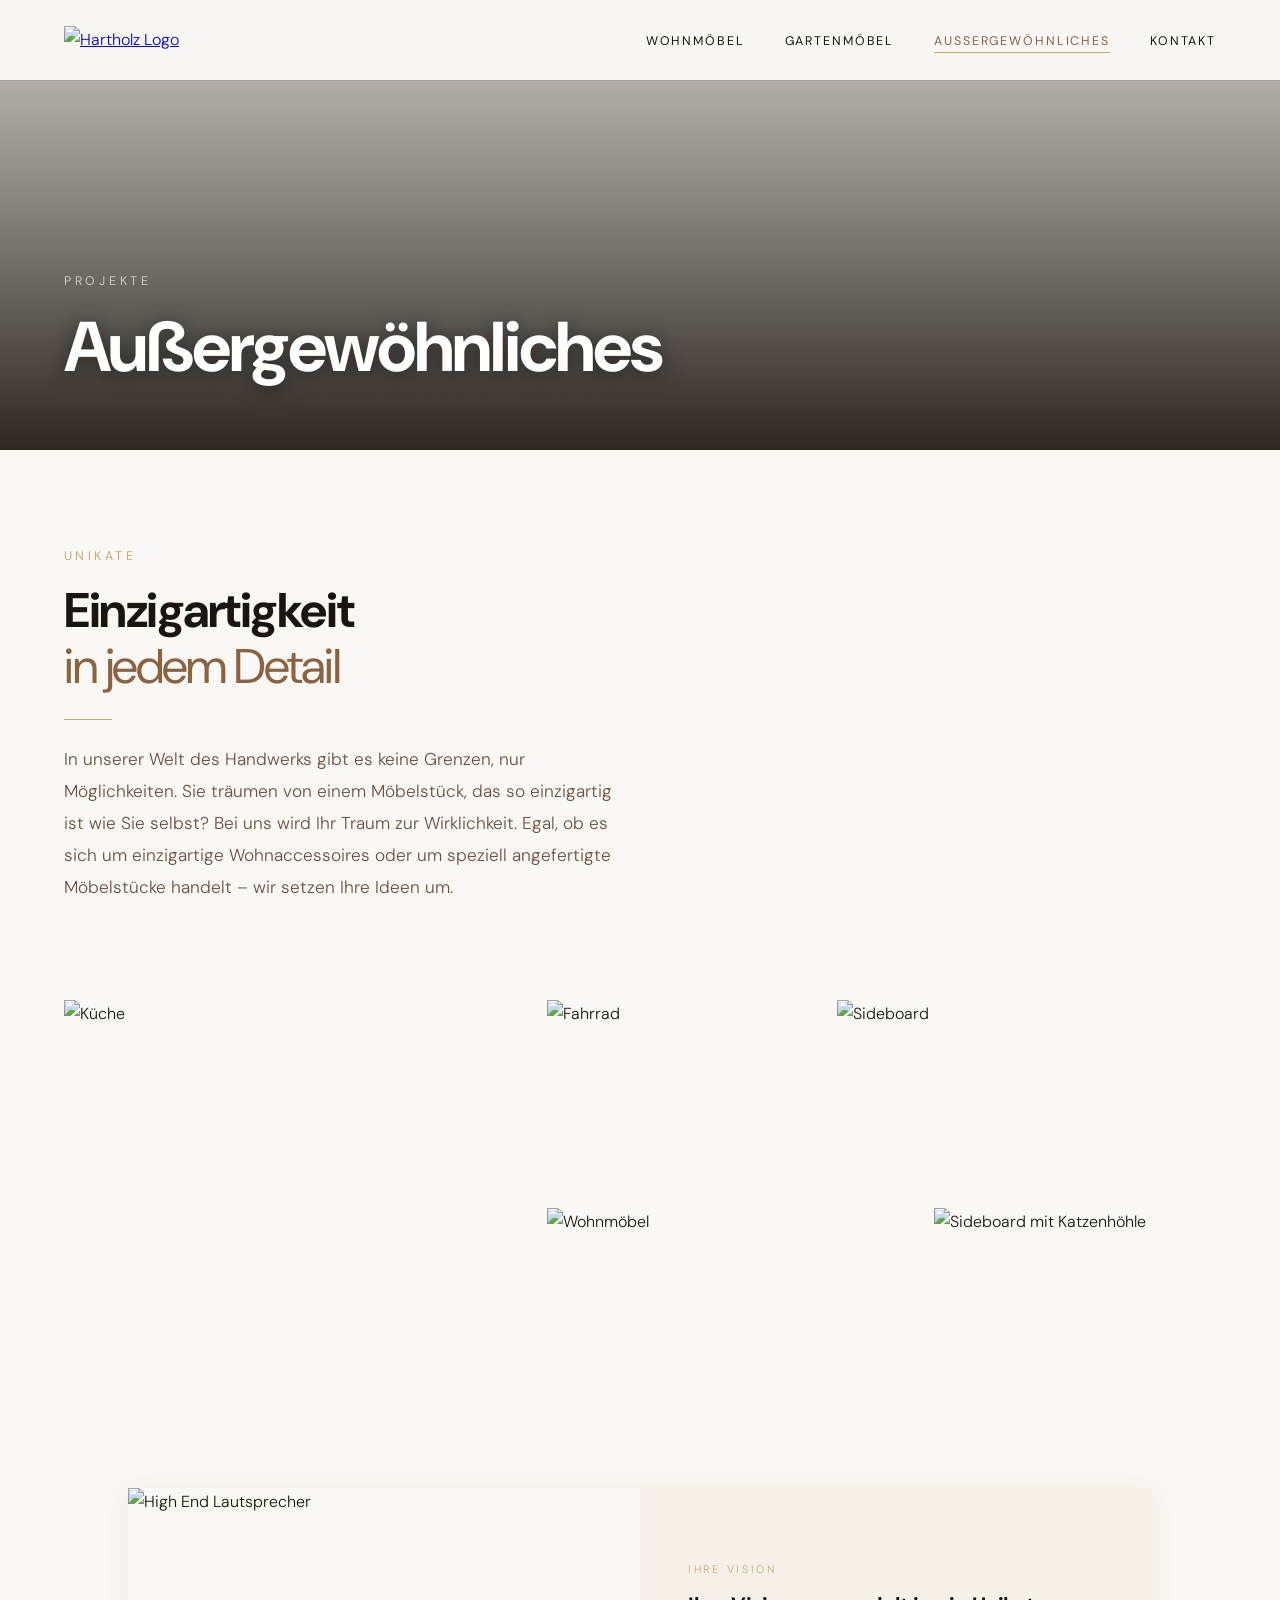
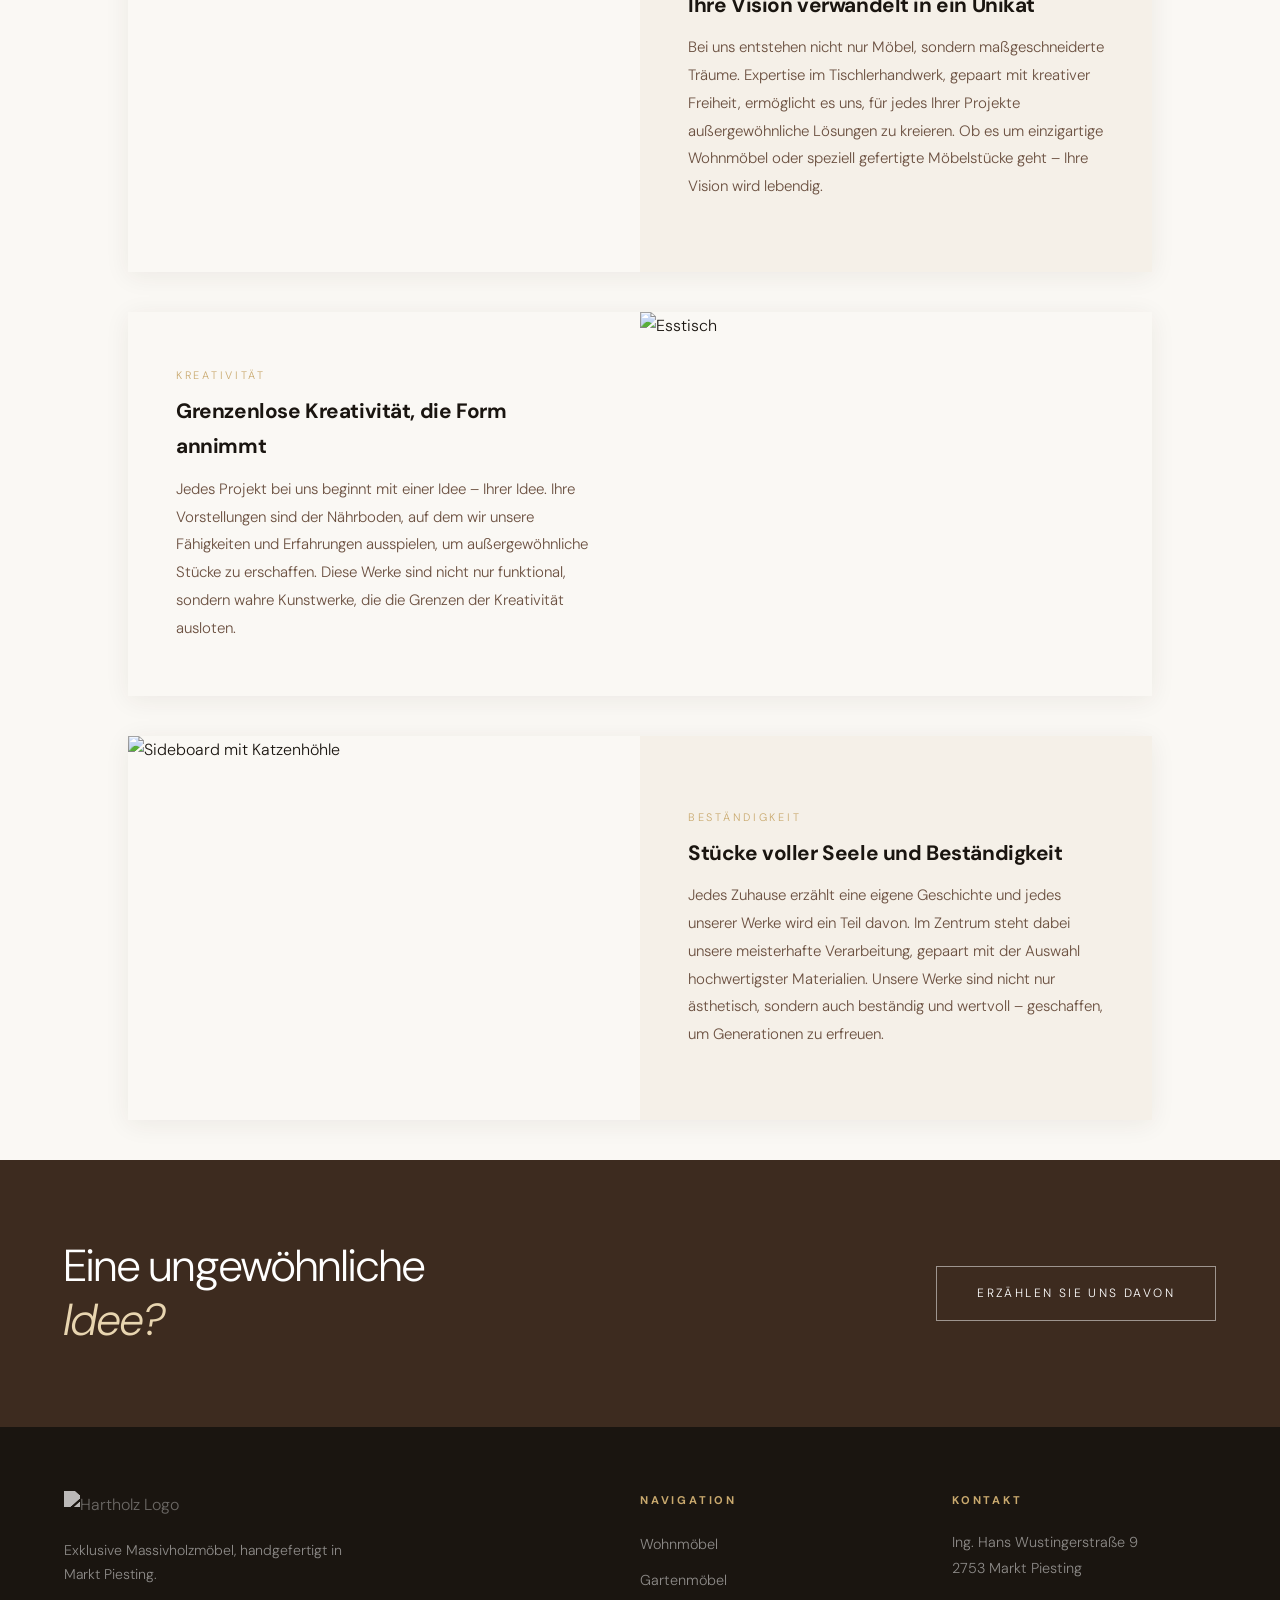
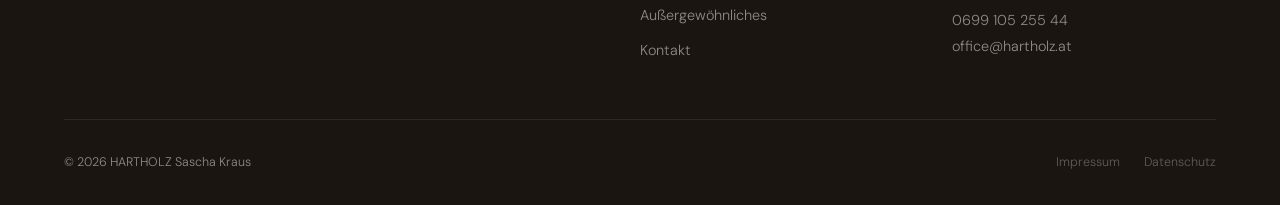
==== commit 2571c54a: "Update aussergewoehnliches.html" ====
--- a/aussergewoehnliches.html
+++ b/aussergewoehnliches.html
@@ -11,56 +11,68 @@
   <meta property="og:image" content="https://hartholz.at/storage/Kueche-Dunkel-6.jpg">
   <link rel="stylesheet" href="style.css">
   <style>
+    .collage {
+      display: grid;
+      grid-template-columns: repeat(12, 1fr);
+      grid-template-rows: 200px 200px;
+      gap: 8px;
+      padding: 0 5vw;
+      margin-bottom: 5rem;
+    }
+    .ci { overflow: hidden; position: relative; cursor: pointer; }
+    .ci img { width:100%; height:100%; object-fit:cover; display:block; transition: transform 0.6s; filter: saturate(92%); }
+    .ci:hover img { transform: scale(1.05); filter: saturate(108%); }
+    .ci-lbl {
+      position: absolute; bottom: 0; left: 0; right: 0;
+      padding: 1rem 0.9rem 0.6rem;
+      background: linear-gradient(to top, rgba(26,18,10,0.7), transparent);
+      color: #fff; font-size: 0.7rem; letter-spacing: 0.14em;
+      text-transform: uppercase; opacity: 0; transition: opacity 0.3s;
+    }
+    .ci:hover .ci-lbl { opacity: 1; }
+    .ca { grid-column: 1/6;  grid-row: 1/3; }
+    .cb { grid-column: 6/9;  grid-row: 1; }
+    .cc { grid-column: 9/13; grid-row: 1; }
+    .cd { grid-column: 6/10; grid-row: 2; }
+    .ce { grid-column: 10/13;grid-row: 2; }
+
     .pair {
-      display: grid;
-      grid-template-columns: 1fr 1fr;
-      gap: 0;
+      display: grid; grid-template-columns: 1fr 1fr;
       margin: 0 10vw 2.5rem 10vw;
-      align-items: stretch;
       box-shadow: 0 4px 24px rgba(61,43,31,0.07);
     }
     .pair-img { overflow: hidden; aspect-ratio: 4/3; }
     .pair.rev .pair-img { order: 2; }
     .pair.rev .pair-text { order: 1; }
-    .pair-img img {
-      width: 100%; height: 100%;
-      object-fit: cover;
-      display: block;
-      transition: transform 0.6s ease;
-    }
+    .pair-img img { width:100%; height:100%; object-fit:cover; display:block; transition: transform 0.6s; }
     .pair:hover .pair-img img { transform: scale(1.04); }
     .pair-text {
-      padding: 2.5rem 3rem;
-      background: var(--cream);
-      display: flex;
-      flex-direction: column;
-      justify-content: center;
+      padding: 2.5rem 3rem; background: var(--cream);
+      display: flex; flex-direction: column; justify-content: center;
     }
     .pair.rev .pair-text { background: var(--warm-white); }
-    .pair-text h3 {
-      font-family: 'DM Sans', sans-serif;
-      font-size: 1.35rem;
-      font-weight: 700;
-      letter-spacing: -0.02em;
-      color: var(--dark);
-      margin-bottom: 0.6rem;
+    .pair-text .pair-label { font-size: 0.68rem; letter-spacing: 0.25em; text-transform: uppercase; color: var(--gold); margin-bottom: 0.5rem; }
+    .pair-text h3 { font-size: 1.3rem; font-weight: 700; letter-spacing: -0.02em; color: var(--dark); margin-bottom: 0.75rem; }
+    .pair-text p { font-size: 0.94rem; color: var(--mid); line-height: 1.85; }
+
+    @media (max-width: 900px) {
+      .collage { grid-template-columns: 1fr 1fr; grid-template-rows: auto; gap: 6px; }
+      .ci { aspect-ratio: 4/3; }
+      .ca { grid-column: 1/3; grid-row: auto; aspect-ratio: 16/9; }
+      .cb,.cc,.cd,.ce { grid-column: auto; }
+      .pair { grid-template-columns: 1fr; margin: 0 5vw 1.5rem; }
+      .pair.rev .pair-img,.pair.rev .pair-text { order: 0; }
+      .pair-text { padding: 1.75rem; }
     }
-    .pair-text p { font-size: 0.95rem; color: var(--mid); line-height: 1.8; margin-bottom: 1.25rem; }
-    .pairs-section { padding: 0 0 4rem; }
-    @media (max-width: 900px) {
-      .pair { grid-template-columns: 1fr; margin: 0 5vw 1.5rem; }
-      .pair.rev .pair-img { order: 0; }
-      .pair.rev .pair-text { order: 0; }
-      .pair-text { padding: 1.75rem; }
+    @media (max-width: 560px) {
+      .collage { grid-template-columns: 1fr; }
+      .ca { aspect-ratio: 4/3; grid-column: auto; }
     }
   </style>
 </head>
 <body class="nav-always-white">
-
 <nav>
-  <a href="index.html">
-    <img src="https://hartholz.at/storage/Logo-Hartholz.png" alt="Hartholz Logo" class="nav-logo">
-  </a>
+  <a href="index.html"><img src="https://hartholz.at/storage/Logo-Hartholz.png" alt="Hartholz Logo" class="nav-logo"></a>
   <ul class="nav-links">
     <li><a href="wohnmoebel.html">Wohnmöbel</a></li>
     <li><a href="gartenmoebel.html">Gartenmöbel</a></li>
@@ -88,76 +100,47 @@
 <section>
   <div class="reveal">
     <p class="section-label">Unikate</p>
-    <h2 class="section-title">Wo Ihre Träume<br><em>Form annehmen</em></h2>
+    <h2 class="section-title">Einzigartigkeit<br><em>in jedem Detail</em></h2>
     <div class="divider"></div>
     <p class="section-body">
-      In unserer Welt des Handwerks gibt es keine Grenzen, nur Möglichkeiten. Ob einzigartige Wohnaccessoires oder speziell angefertigte Möbelstücke – wir setzen Ihre Ideen um.
+      In unserer Welt des Handwerks gibt es keine Grenzen, nur Möglichkeiten. Sie träumen von einem Möbelstück, das so einzigartig ist wie Sie selbst? Bei uns wird Ihr Traum zur Wirklichkeit. Egal, ob es sich um einzigartige Wohnaccessoires oder um speziell angefertigte Möbelstücke handelt – wir setzen Ihre Ideen um.
     </p>
   </div>
 </section>
 
-<div class="pairs-section">
+<div class="collage reveal">
+  <div class="ci ca"><img src="https://hartholz.at/storage/Kueche-Dunkel-6.jpg" alt="Küche" loading="lazy"><span class="ci-lbl">Innovationskunst</span></div>
+  <div class="ci cb"><img src="https://hartholz.at/storage/Sonderanfertigung-Fahrrad.jpg" alt="Fahrrad" loading="lazy"><span class="ci-lbl">Design-Avantgarde</span></div>
+  <div class="ci cc"><img src="https://hartholz.at/storage/Wohnmoebel-7.jpg" alt="Sideboard" loading="lazy"><span class="ci-lbl">Einzigartige Kreationen</span></div>
+  <div class="ci cd"><img src="https://hartholz.at/storage/Wohnmoebel-10.jpg" alt="Wohnmöbel" loading="lazy"><span class="ci-lbl">Wohnmöbel</span></div>
+  <div class="ci ce"><img src="https://hartholz.at/storage/Sidrboard-mit-Katzenhoehle.jpg" alt="Sideboard mit Katzenhöhle" loading="lazy"><span class="ci-lbl">Sideboard</span></div>
+</div>
 
-  <div class="pair reveal">
-    <div class="pair-img">
-      <img src="https://hartholz.at/storage/Kueche-Dunkel-6.jpg" alt="Küche" loading="lazy">
-    </div>
-    <div class="pair-text">
-      <p class="section-label">Innovationskunst</p>
-      <h3>Designküche</h3>
-      <p>Küchen als Kunstwerk – individuell geplant, millimetergenau gefertigt, unverwechselbar im Stil.</p>
-      <a href="kontakt.html" class="btn btn-dark">Anfragen</a>
-    </div>
+<div class="pair reveal">
+  <div class="pair-img"><img src="https://hartholz.at/storage/High-End-Lautsprecher.jpg" alt="High End Lautsprecher" loading="lazy"></div>
+  <div class="pair-text">
+    <p class="pair-label">Ihre Vision</p>
+    <h3>Ihre Vision verwandelt in ein Unikat</h3>
+    <p>Bei uns entstehen nicht nur Möbel, sondern maßgeschneiderte Träume. Expertise im Tischlerhandwerk, gepaart mit kreativer Freiheit, ermöglicht es uns, für jedes Ihrer Projekte außergewöhnliche Lösungen zu kreieren. Ob es um einzigartige Wohnmöbel oder speziell gefertigte Möbelstücke geht – Ihre Vision wird lebendig.</p>
   </div>
+</div>
 
-  <div class="pair rev reveal">
-    <div class="pair-img">
-      <img src="https://hartholz.at/storage/Sonderanfertigung-Fahrrad.jpg" alt="Sonderanfertigung Fahrrad" loading="lazy">
-    </div>
-    <div class="pair-text">
-      <p class="section-label">Sonderanfertigung</p>
-      <h3>Fahrradhalterung</h3>
-      <p>Wer sagt, Holz ist nur für Möbel? Diese maßgefertigte Fahrradhalterung ist ein Beweis fürs Gegenteil.</p>
-      <a href="kontakt.html" class="btn btn-dark">Anfragen</a>
-    </div>
+<div class="pair rev reveal">
+  <div class="pair-img"><img src="https://hartholz.at/storage/Esstisch-2.jpg" alt="Esstisch" loading="lazy"></div>
+  <div class="pair-text">
+    <p class="pair-label">Kreativität</p>
+    <h3>Grenzenlose Kreativität, die Form annimmt</h3>
+    <p>Jedes Projekt bei uns beginnt mit einer Idee – Ihrer Idee. Ihre Vorstellungen sind der Nährboden, auf dem wir unsere Fähigkeiten und Erfahrungen ausspielen, um außergewöhnliche Stücke zu erschaffen. Diese Werke sind nicht nur funktional, sondern wahre Kunstwerke, die die Grenzen der Kreativität ausloten.</p>
   </div>
+</div>
 
-  <div class="pair reveal">
-    <div class="pair-img">
-      <img src="https://hartholz.at/storage/High-End-Lautsprecher.jpg" alt="High End Lautsprecher" loading="lazy">
-    </div>
-    <div class="pair-text">
-      <p class="section-label">Audio</p>
-      <h3>High-End Lautsprecher</h3>
-      <p>Massivholzgehäuse für audiophile Ansprüche – wo Klangtechnik auf Handwerkskunst trifft.</p>
-      <a href="kontakt.html" class="btn btn-dark">Anfragen</a>
-    </div>
+<div class="pair reveal">
+  <div class="pair-img"><img src="https://hartholz.at/storage/Sidrboard-mit-Katzenhoehle.jpg" alt="Sideboard mit Katzenhöhle" loading="lazy"></div>
+  <div class="pair-text">
+    <p class="pair-label">Beständigkeit</p>
+    <h3>Stücke voller Seele und Beständigkeit</h3>
+    <p>Jedes Zuhause erzählt eine eigene Geschichte und jedes unserer Werke wird ein Teil davon. Im Zentrum steht dabei unsere meisterhafte Verarbeitung, gepaart mit der Auswahl hochwertigster Materialien. Unsere Werke sind nicht nur ästhetisch, sondern auch beständig und wertvoll – geschaffen, um Generationen zu erfreuen.</p>
   </div>
-
-  <div class="pair rev reveal">
-    <div class="pair-img">
-      <img src="https://hartholz.at/storage/Sidrboard-mit-Katzenhoehle.jpg" alt="Sideboard mit Katzenhöhle" loading="lazy">
-    </div>
-    <div class="pair-text">
-      <p class="section-label">Einzigartig</p>
-      <h3>Sideboard mit Katzenhöhle</h3>
-      <p>Möbel, die zum Leben passen – dieses Sideboard vereint stilvolles Design mit einem integrierten Rückzugsort für Ihre Katze.</p>
-      <a href="kontakt.html" class="btn btn-dark">Anfragen</a>
-    </div>
-  </div>
-
-  <div class="pair reveal">
-    <div class="pair-img">
-      <img src="https://hartholz.at/storage/Esstisch-2.jpg" alt="Esstisch" loading="lazy">
-    </div>
-    <div class="pair-text">
-      <p class="section-label">Tisch</p>
-      <h3>Besonderer Esstisch</h3>
-      <p>Ein Esstisch als Statement – ausgefallene Formen, edle Materialien, unvergessliches Design.</p>
-      <a href="kontakt.html" class="btn btn-dark">Anfragen</a>
-    </div>
-  </div>
-
 </div>
 
 <div class="cta-strip">
@@ -191,7 +174,7 @@
   </div>
   <div class="footer-bottom">
     <span>© 2026 HARTHOLZ Sascha Kraus</span>
-    <div style="display:flex; gap:1.5rem;">
+    <div style="display:flex;gap:1.5rem;">
       <a href="impressum.html">Impressum</a>
       <a href="datenschutz.html">Datenschutz</a>
     </div>
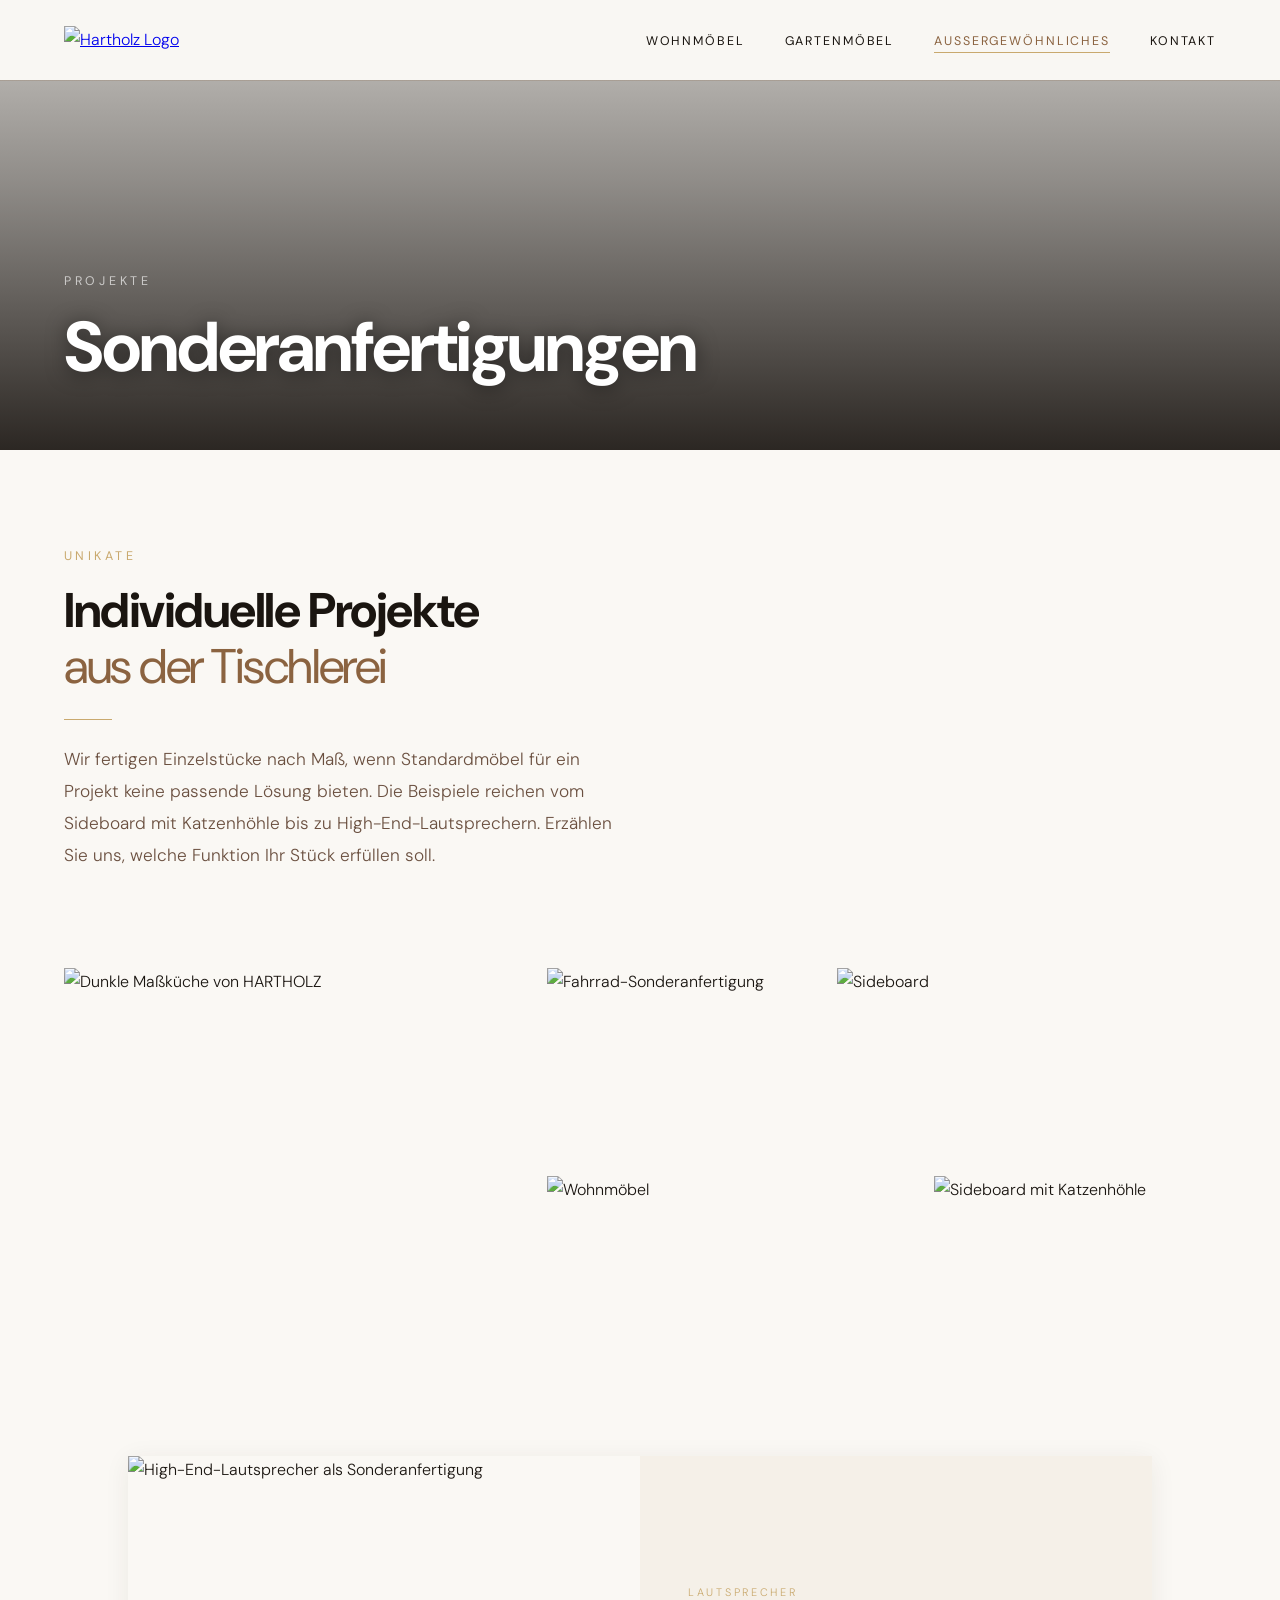
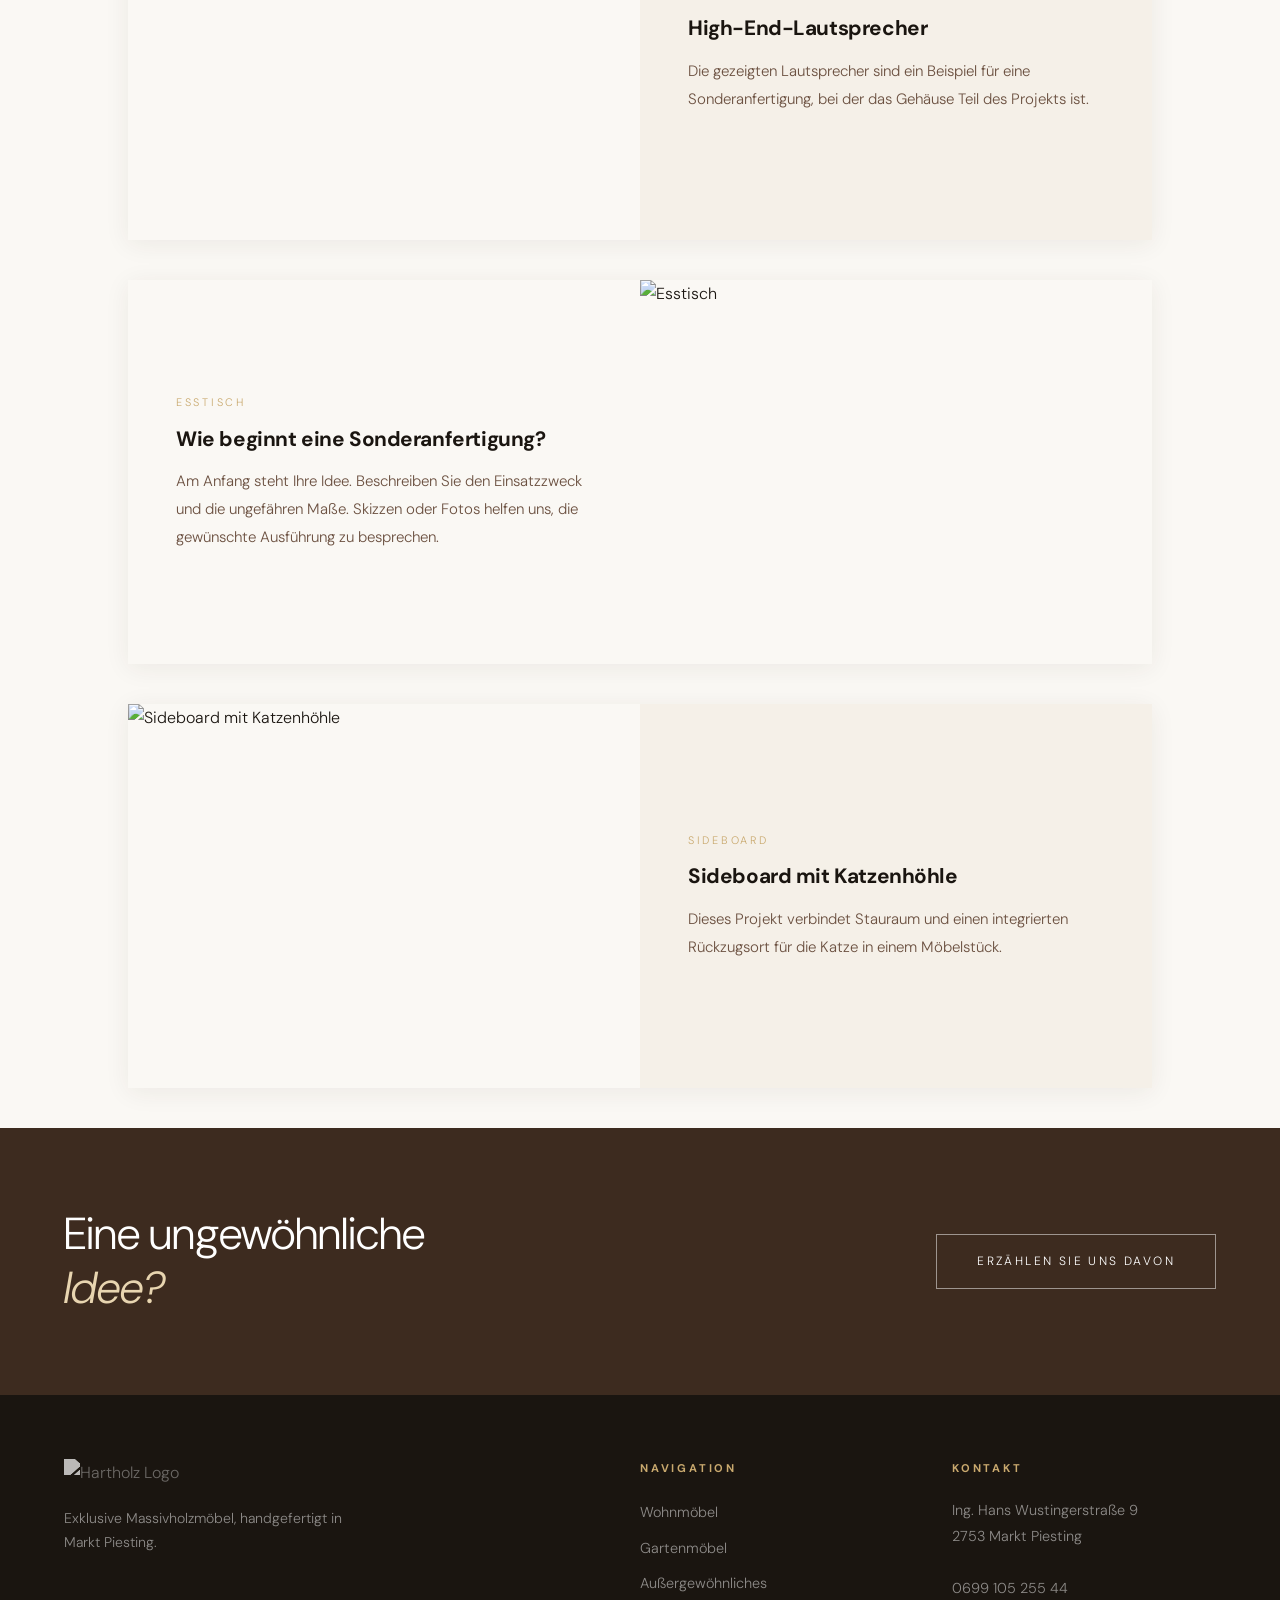
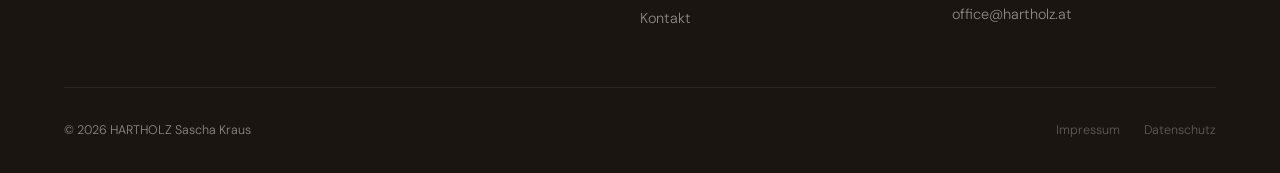
==== commit 674a9622: "Improve HARTHOLZ on-page SEO and project content" ====
--- a/aussergewoehnliches.html
+++ b/aussergewoehnliches.html
@@ -1,14 +1,28 @@
 <!DOCTYPE html>
-<html lang="de">
+<html lang="de-AT">
 <head>
   <meta charset="UTF-8">
   <meta name="viewport" content="width=device-width, initial-scale=1.0">
-  <title>Außergewöhnliche Handwerkskunst | Individuelle Möbelgestaltung</title>
-  <meta name="description" content="Entdecken Sie unsere Welt außergewöhnlicher Handwerkskunst. Maßgefertigte Möbel, die Ihre einzigartigen Vorstellungen perfekt umsetzen.">
+  <title>Tischler-Sonderanfertigungen nach Maß | HARTHOLZ</title>
+  <meta name="description" content="Individuelle Sonderanfertigungen aus der HARTHOLZ Tischlerei, vom Sideboard mit Katzenhöhle bis zu High-End-Lautsprechern. Besprechen Sie Ihre Idee mit uns.">
   <meta name="robots" content="index, follow">
   <link rel="canonical" href="https://hartholz.at/aussergewoehnliches.html">
-  <meta property="og:title" content="Außergewöhnliches | Hartholz Tischlerei">
-  <meta property="og:image" content="https://hartholz.at/storage/Kueche-Dunkel-6.jpg">
+  <!-- Open Graph -->
+  <meta property="og:type" content="website">
+  <meta property="og:url" content="https://hartholz.at/aussergewoehnliches.html">
+  <meta property="og:title" content="Tischler-Sonderanfertigungen nach Maß | HARTHOLZ">
+  <meta property="og:description" content="Individuelle Sonderanfertigungen aus der HARTHOLZ Tischlerei, vom Sideboard mit Katzenhöhle bis zu High-End-Lautsprechern. Besprechen Sie Ihre Idee mit uns.">
+  <meta property="og:image" content="https://hartholz.at/storage/Sidrboard-mit-Katzenhoehle.jpg">
+  <meta property="og:image:alt" content="Sideboard mit integrierter Katzenhöhle">
+  <meta property="og:locale" content="de_AT">
+  <meta property="og:site_name" content="HARTHOLZ Tischlerei">
+  <!-- Twitter Card -->
+  <meta name="twitter:card" content="summary_large_image">
+  <meta name="twitter:title" content="Tischler-Sonderanfertigungen nach Maß | HARTHOLZ">
+  <meta name="twitter:description" content="Individuelle Sonderanfertigungen aus der HARTHOLZ Tischlerei, vom Sideboard mit Katzenhöhle bis zu High-End-Lautsprechern. Besprechen Sie Ihre Idee mit uns.">
+  <meta name="twitter:image" content="https://hartholz.at/storage/Sidrboard-mit-Katzenhoehle.jpg">
+  <meta name="twitter:image:alt" content="Sideboard mit integrierter Katzenhöhle">
+  <link rel="preload" as="image" href="https://hartholz.at/storage/Kueche-Dunkel-6.jpg" fetchpriority="high">
   <link rel="stylesheet" href="style.css">
   <style>
     .collage {
@@ -71,75 +85,76 @@
   </style>
 </head>
 <body class="nav-always-white">
-<nav>
-  <a href="index.html"><img src="https://hartholz.at/storage/Logo-Hartholz.png" alt="Hartholz Logo" class="nav-logo"></a>
+<nav aria-label="Hauptnavigation">
+  <a href="/"><img src="https://hartholz.at/storage/Logo-Hartholz.png" alt="Hartholz Logo" class="nav-logo" width="842" height="231"></a>
   <ul class="nav-links">
     <li><a href="wohnmoebel.html">Wohnmöbel</a></li>
     <li><a href="gartenmoebel.html">Gartenmöbel</a></li>
     <li><a href="aussergewoehnliches.html">Außergewöhnliches</a></li>
     <li><a href="kontakt.html">Kontakt</a></li>
   </ul>
-  <button class="hamburger" aria-label="Menü öffnen"><span></span><span></span><span></span></button>
+  <button type="button" class="hamburger" aria-label="Menü öffnen" aria-expanded="false" aria-controls="mobileMenu"><span></span><span></span><span></span></button>
 </nav>
-<div class="mobile-menu">
+<div class="mobile-menu" id="mobileMenu">
   <a href="wohnmoebel.html">Wohnmöbel</a>
   <a href="gartenmoebel.html">Gartenmöbel</a>
   <a href="aussergewoehnliches.html">Außergewöhnliches</a>
   <a href="kontakt.html">Kontakt</a>
 </div>
 
+<main>
 <header class="page-header">
   <div class="page-header-bg" style="background-image: url('https://hartholz.at/storage/Kueche-Dunkel-6.jpg');"></div>
   <div class="page-header-overlay"></div>
   <div class="page-header-content">
     <p class="section-label">Projekte</p>
-    <h1>Außergewöhnliches</h1>
+    <h1>Sonderanfertigungen</h1>
   </div>
 </header>
 
 <section>
   <div class="reveal">
     <p class="section-label">Unikate</p>
-    <h2 class="section-title">Einzigartigkeit<br><em>in jedem Detail</em></h2>
+    <h2 class="section-title">Individuelle Projekte<br><em>aus der Tischlerei</em></h2>
     <div class="divider"></div>
     <p class="section-body">
-      In unserer Welt des Handwerks gibt es keine Grenzen, nur Möglichkeiten. Sie träumen von einem Möbelstück, das so einzigartig ist wie Sie selbst? Bei uns wird Ihr Traum zur Wirklichkeit. Egal, ob es sich um einzigartige Wohnaccessoires oder um speziell angefertigte Möbelstücke handelt – wir setzen Ihre Ideen um.
+      Wir fertigen Einzelstücke nach Maß, wenn Standardmöbel für ein Projekt keine passende Lösung bieten. Die Beispiele reichen vom Sideboard mit Katzenhöhle bis zu High-End-Lautsprechern. Erzählen Sie uns, welche Funktion Ihr Stück erfüllen soll.
     </p>
   </div>
 </section>
 
 <div class="collage reveal">
-  <div class="ci ca"><img src="https://hartholz.at/storage/Kueche-Dunkel-6.jpg" alt="Küche" loading="lazy"><span class="ci-lbl">Innovationskunst</span></div>
-  <div class="ci cb"><img src="https://hartholz.at/storage/Sonderanfertigung-Fahrrad.jpg" alt="Fahrrad" loading="lazy"><span class="ci-lbl">Design-Avantgarde</span></div>
-  <div class="ci cc"><img src="https://hartholz.at/storage/Wohnmoebel-7.jpg" alt="Sideboard" loading="lazy"><span class="ci-lbl">Einzigartige Kreationen</span></div>
-  <div class="ci cd"><img src="https://hartholz.at/storage/Wohnmoebel-10.jpg" alt="Wohnmöbel" loading="lazy"><span class="ci-lbl">Wohnmöbel</span></div>
-  <div class="ci ce"><img src="https://hartholz.at/storage/Sidrboard-mit-Katzenhoehle.jpg" alt="Sideboard mit Katzenhöhle" loading="lazy"><span class="ci-lbl">Sideboard</span></div>
+  <div class="ci ca"><img src="https://hartholz.at/storage/Kueche-Dunkel-6.jpg" alt="Dunkle Maßküche von HARTHOLZ" loading="lazy" decoding="async"><span class="ci-lbl">Maßküche</span></div>
+  <div class="ci cb"><img src="https://hartholz.at/storage/Sonderanfertigung-Fahrrad.jpg" alt="Fahrrad-Sonderanfertigung" loading="lazy" decoding="async"><span class="ci-lbl">Fahrrad-Sonderanfertigung</span></div>
+  <div class="ci cc"><img src="https://hartholz.at/storage/Wohnmoebel-7.jpg" alt="Sideboard" loading="lazy" width="1204" height="800" decoding="async"><span class="ci-lbl">Sideboard</span></div>
+  <div class="ci cd"><img src="https://hartholz.at/storage/Wohnmoebel-10.jpg" alt="Wohnmöbel" loading="lazy" decoding="async"><span class="ci-lbl">Wohnmöbel</span></div>
+  <div class="ci ce"><img src="https://hartholz.at/storage/Sidrboard-mit-Katzenhoehle.jpg" alt="Sideboard mit Katzenhöhle" loading="lazy" decoding="async"><span class="ci-lbl">Sideboard</span></div>
 </div>
 
 <div class="pair reveal">
-  <div class="pair-img"><img src="https://hartholz.at/storage/High-End-Lautsprecher.jpg" alt="High End Lautsprecher" loading="lazy"></div>
+  <div class="pair-img"><img src="https://hartholz.at/storage/High-End-Lautsprecher.jpg" alt="High-End-Lautsprecher als Sonderanfertigung" loading="lazy" decoding="async"></div>
   <div class="pair-text">
-    <p class="pair-label">Ihre Vision</p>
-    <h3>Ihre Vision verwandelt in ein Unikat</h3>
-    <p>Bei uns entstehen nicht nur Möbel, sondern maßgeschneiderte Träume. Expertise im Tischlerhandwerk, gepaart mit kreativer Freiheit, ermöglicht es uns, für jedes Ihrer Projekte außergewöhnliche Lösungen zu kreieren. Ob es um einzigartige Wohnmöbel oder speziell gefertigte Möbelstücke geht – Ihre Vision wird lebendig.</p>
+    <p class="pair-label">Lautsprecher</p>
+    <h3>High-End-Lautsprecher</h3>
+    <p>Die gezeigten Lautsprecher sind ein Beispiel für eine Sonderanfertigung, bei der das Gehäuse Teil des Projekts ist.</p>
   </div>
 </div>
 
 <div class="pair rev reveal">
-  <div class="pair-img"><img src="https://hartholz.at/storage/Esstisch-2.jpg" alt="Esstisch" loading="lazy"></div>
+  <div class="pair-img"><img src="https://hartholz.at/storage/Esstisch-2.jpg" alt="Esstisch" loading="lazy" decoding="async"></div>
   <div class="pair-text">
-    <p class="pair-label">Kreativität</p>
-    <h3>Grenzenlose Kreativität, die Form annimmt</h3>
-    <p>Jedes Projekt bei uns beginnt mit einer Idee – Ihrer Idee. Ihre Vorstellungen sind der Nährboden, auf dem wir unsere Fähigkeiten und Erfahrungen ausspielen, um außergewöhnliche Stücke zu erschaffen. Diese Werke sind nicht nur funktional, sondern wahre Kunstwerke, die die Grenzen der Kreativität ausloten.</p>
+    <p class="pair-label">Esstisch</p>
+    <h3>Wie beginnt eine Sonderanfertigung?</h3>
+    <p>Am Anfang steht Ihre Idee. Beschreiben Sie den Einsatzzweck und die ungefähren Maße. Skizzen oder Fotos helfen uns, die gewünschte Ausführung zu besprechen.</p>
   </div>
 </div>
 
 <div class="pair reveal">
-  <div class="pair-img"><img src="https://hartholz.at/storage/Sidrboard-mit-Katzenhoehle.jpg" alt="Sideboard mit Katzenhöhle" loading="lazy"></div>
+  <div class="pair-img"><img src="https://hartholz.at/storage/Sidrboard-mit-Katzenhoehle.jpg" alt="Sideboard mit Katzenhöhle" loading="lazy" decoding="async"></div>
   <div class="pair-text">
-    <p class="pair-label">Beständigkeit</p>
-    <h3>Stücke voller Seele und Beständigkeit</h3>
-    <p>Jedes Zuhause erzählt eine eigene Geschichte und jedes unserer Werke wird ein Teil davon. Im Zentrum steht dabei unsere meisterhafte Verarbeitung, gepaart mit der Auswahl hochwertigster Materialien. Unsere Werke sind nicht nur ästhetisch, sondern auch beständig und wertvoll – geschaffen, um Generationen zu erfreuen.</p>
+    <p class="pair-label">Sideboard</p>
+    <h3>Sideboard mit Katzenhöhle</h3>
+    <p>Dieses Projekt verbindet Stauraum und einen integrierten Rückzugsort für die Katze in einem Möbelstück.</p>
   </div>
 </div>
 
@@ -148,10 +163,12 @@
   <a href="kontakt.html" class="btn btn-light">Erzählen Sie uns davon</a>
 </div>
 
+</main>
+
 <footer>
   <div class="footer-grid">
     <div class="footer-brand">
-      <img src="https://hartholz.at/storage/Logo-Hartholz.png" alt="Hartholz Logo">
+      <img src="https://hartholz.at/storage/Logo-Hartholz.png" alt="Hartholz Logo" width="842" height="231" decoding="async">
       <p>Exklusive Massivholzmöbel, handgefertigt in Markt Piesting.</p>
     </div>
     <div class="footer-col">
--- a/style.css
+++ b/style.css
@@ -550,6 +550,7 @@
 
 .footer-brand img {
   height: 36px;
+  width: auto;
   filter: brightness(0) invert(1);
   opacity: 0.7;
   margin-bottom: 1.25rem;
@@ -783,14 +784,18 @@
   resize: vertical;
 }
 
+main [id] {
+  scroll-margin-top: calc(var(--nav-h) + 1rem);
+}
+
 /* ─── SCROLL REVEAL ─── */
-.reveal {
+.reveal.will-reveal {
   opacity: 0;
   transform: translateY(24px);
   transition: opacity 0.7s ease, transform 0.7s ease;
 }
 
-.reveal.visible {
+.reveal.will-reveal.visible {
   opacity: 1;
   transform: none;
 }
